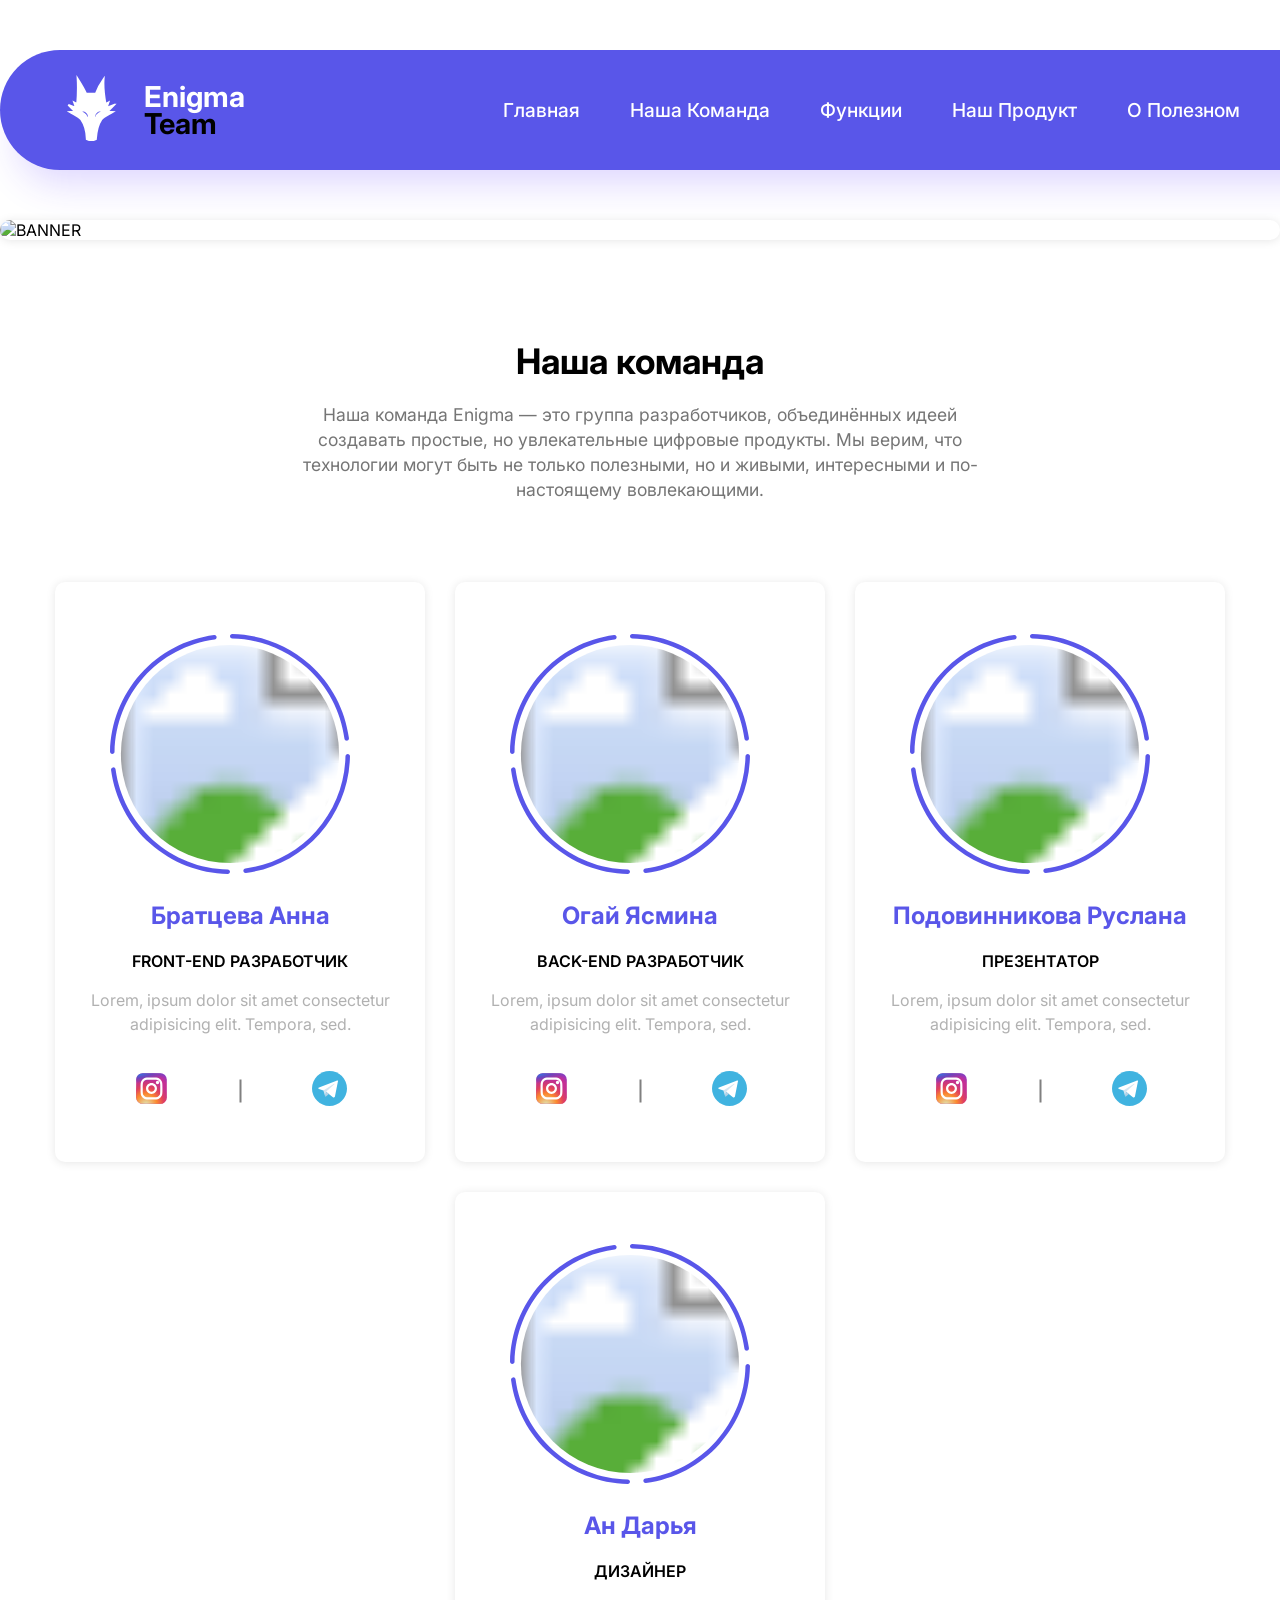
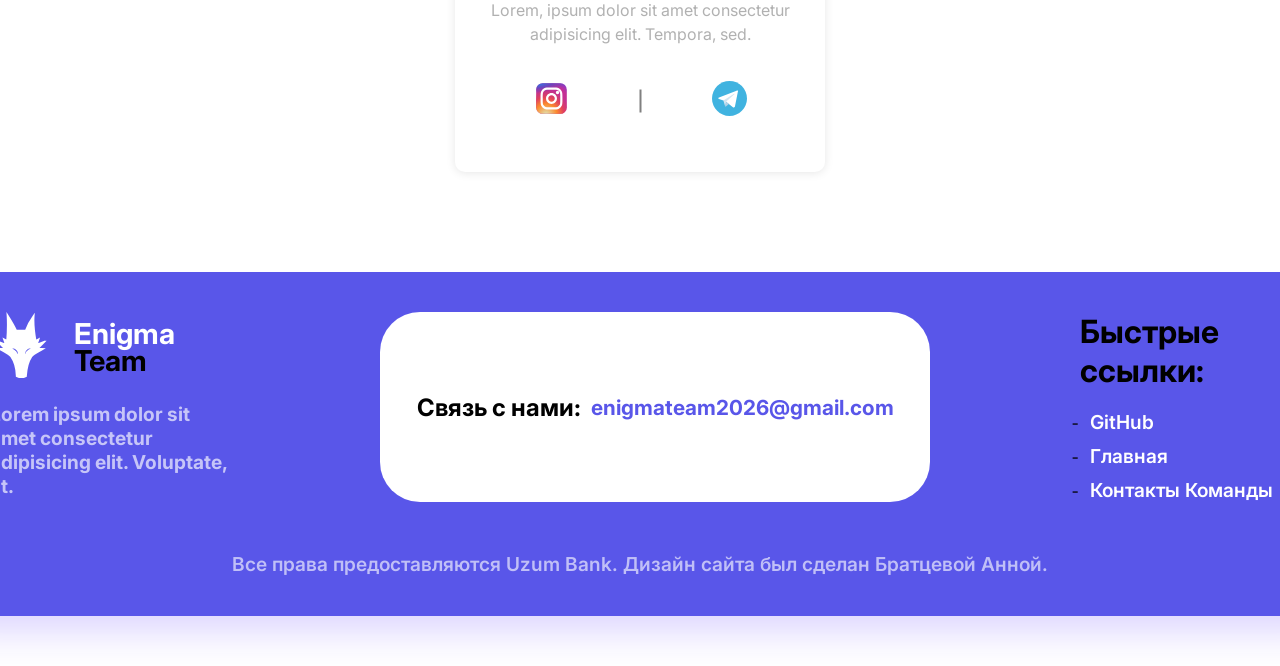
==== index.html @ cd7425f0 "Первый вариант сайта" ====
<!DOCTYPE html>
<html lang="en">
<head>
    <meta charset="UTF-8">
    <meta name="viewport" content="width=device-width, initial-scale=1.0">
    <title>FINIK PROJECT</title> 
    <link rel="stylesheet" href="./styles/index.css">

    <meta name="referrer" content="strict-origin-when-cross-origin">

    <!-- add later -->
     <link rel="canonical" href=""> 
    <meta name="description" content="Finik is a useful companion with a large scale of functions, ready to serve you at any time!">
    <meta name="author" content="Enigma">
    <meta name="keywords" content="Tamagochi, Design, Project, GitHub, Uzum, UzumBank, bank, Pet, TamagochiPet, bonus, Finik, Card Bonus, Money, Money Bank, Credit">
    <meta name="color-scheme" content="white">


    <link rel="icon" href="./images/fox-16x16.svg" sizes="16x16">
    <link rel="icon" href="./images/fox-32x32.svg" sizes="32x32">
    <link rel="icon" href="./images/fox-64x64.svg" sizes="64x64">
    <link rel="icon" href="./images/fox-128x128.svg" sizes="128x128">
    <link rel="icon" href="./images/fox-256x256.svg" sizes="256x256">

    <link rel="apple-touch-icon" href="./images/fox-256x256.svg" sizes="256x256">

    <!-- PWa -->
    <meta name="apple-mobile-app-capable" content="yes">
    <meta name="apple-mobile-app-title" content="FINIK">
    <meta name="apple-mobile-app-status-bar-style" content="white">

    <!-- Open Graph -->
    <meta property="og:locale" content="en_US">
    <meta property="og:type" content="website">
    <meta property="og:title" content="FINIK">
    <meta property="og:description" content="Finik is a useful companion with a large scale of functions, ready to serve you at any time!">
    <!-- add later -->
    <meta property="og:url" content="">
    <meta property="og:image" content="./images/fox-cover-for-mobile.png">
    <meta property="og:image:width" content="512">
    <meta property="og:image:height" content="512">
    <meta property="og:image:alt" content="Cover"> 

    <!-- Twitter -->

    <meta name="twitter:card" content="summary_large_image">
    <meta name="twitter:title" content="FINIK">
    <meta name="twitter:description" content="Finik is a useful companion with a large scale of functions, ready to serve you at any time!">
    <meta name="twitter:image" content="./images/fox-cover-for-mobile.png">
    <!-- add later -->
    <meta name="twitter:site" content="">
    <meta name="twitter:creator" content="Enigma">
</head>
<body>

    <header class="header">
        <div class="header__logo">
            <svg fill="#ffffff" width="70px" height="70px" viewBox="0 0 32 32" version="1.1" xmlns="http://www.w3.org/2000/svg" stroke="#ffffff"><g id="SVGRepo_bgCarrier" stroke-width="0"></g><g id="SVGRepo_tracerCarrier" stroke-linecap="round" stroke-linejoin="round"></g><g id="SVGRepo_iconCarrier"> <title>fox</title> <path d="M26.924 13.444l-3.826 1.507 0.896-2.595-1.388 0.725c-0.73-4.117-1.268-8.233-0.974-12.35-1.522 2.065-2.844 4.604-3.782 7.167h-4.912c-1.155-2.691-2.657-5.043-4.155-7.401 0.262 4.424 0.106 8.559-0.227 12.629l-1.475-0.77 0.896 2.595-3.826-1.507 3.308 3.375-2.574 0.174c1.906 1.221 4.277 2.022 5.66 3.717 1.734 2.475 2.7 4.968 2.792 9.708 1.42 0.664 3.187 0.628 4.467 0 0.303-4.853 0.935-7.039 2.661-9.626 1.373-1.752 3.789-2.559 5.726-3.799l-2.574-0.174 3.308-3.375zM13.464 21.633c0.173-2.525-0.945-3.986-3.239-4.524 1.025-1.191 2.165-1.051 3.296 0.123v0c1.124 1.168 0.918 2.974-0.057 4.4zM17.678 21.633c-0.918-1.426-1.051-3.232 0.12-4.4l0-0c1.123-1.12 2.217-1.298 3.163-0.28l-0.043 0.202c-2.195 0.572-3.309 2.021-3.24 4.479z"></path> </g></svg>

            <h1 class="header__text">Enigma <span class="header__span">Team</span> </h1>
        </div>

        <nav class="header__nav">
            <li class="header__li-element"><a href="#team" class="header__link">Главная</a></li>
            <li class="header__li-element"><a href="#team" class="header__link">Наша Команда</a></li>
            <li class="header__li-element"><a href="#benefits" class="header__link">Функции</a></li>
            <li class="header__li-element"><a href="#services" class="header__link">Наш Продукт</a></li>
            <li class="header__li-element"><a href="#portfolio" class="header__link">О Полезном</a></li>
            <li class="header__li-element"><a href="#FAQ" class="header__link">Контакты</a></li>
        </nav>
    </header>


    <main class="main">

        <section  class="hero-block">
           
        </section>

        <section class="banner">
            <img src="https://i.postimg.cc/SKQ609gx/Finik.png" alt="BANNER" class="banner__img">
        </section>

        <section class="our-team" id="team">
            <div class="black-text">
                <div class="black-text__inner">
                    <h1 class="black-text__title">Наша команда</h1>

                    <p class="black-text__subtitle">Наша команда Enigma — это группа разработчиков, объединённых идеей создавать простые, но увлекательные цифровые продукты. Мы верим, что технологии могут быть не только полезными, но и живыми, интересными и по-настоящему вовлекающими.</p>
                </div>
            </div>

            <div class="our-team__cards">
                <div class="our-team__card-cont">
                    <div class="our-team__card">
                        <div class="our-team__photo">
                        
                            <svg width="240" height="240" viewBox="0 0 220 220" fill="none" xmlns="http://www.w3.org/2000/svg" class="our-team__frame"> 

                                <defs>
                                <clipPath id="avatarClip">
                                <circle cx="110" cy="110" r="100" />
                                </clipPath>
                                </defs>
                                <image 
                                href="https://i.postimg.cc/dtY0fBx7/anya.jpg"
                                x="0" 
                                y="0" 
                                width="220" 
                                height="220"
                                clip-path="url(#avatarClip)"
                                preserveAspectRatio="xMidYMid slice"
                                />
                                <mask id="path-1-inside-1_64_19" fill="white"> <path d="M217.929 110C219.073 110 220.002 110.928 219.981 112.072C219.486 138.34 209.603 163.591 192.082 183.23C174.561 202.868 150.597 215.557 124.555 219.033C123.421 219.184 122.393 218.366 122.263 217.23C122.133 216.093 122.95 215.069 124.084 214.916C149.115 211.557 172.147 199.352 188.991 180.472C205.834 161.592 215.343 137.322 215.837 112.072C215.86 110.928 216.785 110 217.929 110Z" /> </mask> <path d="M217.929 110C219.073 110 220.002 110.928 219.981 112.072C219.486 138.34 209.603 163.591 192.082 183.23C174.561 202.868 150.597 215.557 124.555 219.033C123.421 219.184 122.393 218.366 122.263 217.23C122.133 216.093 122.95 215.069 124.084 214.916C149.115 211.557 172.147 199.352 188.991 180.472C205.834 161.592 215.343 137.322 215.837 112.072C215.86 110.928 216.785 110 217.929 110Z" stroke="#5956E9" stroke-width="8" mask="url(#path-1-inside-1_64_19)" /> <mask id="path-2-inside-2_64_19" fill="white"> <path d="M110 2.07128C110 0.927348 110.928 -0.00203427 112.072 0.0194806C138.34 0.513849 163.591 10.3974 183.23 27.9182C202.868 45.4389 215.557 69.4035 219.033 95.4454C219.184 96.5792 218.366 97.6067 217.23 97.7367C216.093 97.8667 215.069 97.05 214.916 95.9162C211.557 70.885 199.352 47.853 180.472 31.0093C161.592 14.1657 137.322 4.65664 112.072 4.16282C110.928 4.14045 110 3.21522 110 2.07128Z" /> </mask> <path d="M110 2.07128C110 0.927348 110.928 -0.00203427 112.072 0.0194806C138.34 0.513849 163.591 10.3974 183.23 27.9182C202.868 45.4389 215.557 69.4035 219.033 95.4454C219.184 96.5792 218.366 97.6067 217.23 97.7367C216.093 97.8667 215.069 97.05 214.916 95.9162C211.557 70.885 199.352 47.853 180.472 31.0093C161.592 14.1657 137.322 4.65664 112.072 4.16282C110.928 4.14045 110 3.21522 110 2.07128Z" stroke="#5956E9" stroke-width="8" mask="url(#path-2-inside-2_64_19)" /> <mask id="path-3-inside-3_64_19" fill="white"> <path d="M2.07128 110C0.927343 110 -0.00203912 109.072 0.0194757 107.928C0.513843 81.6603 10.3974 56.4092 27.9182 36.7704C45.4389 17.1317 69.4035 4.44301 95.4453 0.967143C96.5792 0.815807 97.6067 1.63374 97.7367 2.77027C97.8666 3.90679 97.05 4.93147 95.9162 5.08364C70.8849 8.44337 47.853 20.6485 31.0093 39.5282C14.1657 58.408 4.65663 82.6776 4.16282 107.929C4.14045 109.072 3.21522 110 2.07128 110Z" /> </mask> <path d="M2.07128 110C0.927343 110 -0.00203912 109.072 0.0194757 107.928C0.513843 81.6603 10.3974 56.4092 27.9182 36.7704C45.4389 17.1317 69.4035 4.44301 95.4453 0.967143C96.5792 0.815807 97.6067 1.63374 97.7367 2.77027C97.8666 3.90679 97.05 4.93147 95.9162 5.08364C70.8849 8.44337 47.853 20.6485 31.0093 39.5282C14.1657 58.408 4.65663 82.6776 4.16282 107.929C4.14045 109.072 3.21522 110 2.07128 110Z" stroke="#5956E9" stroke-width="8" mask="url(#path-3-inside-3_64_19)" /> <mask id="path-4-inside-4_64_19" fill="white"> <path d="M110 217.929C110 219.073 109.072 220.002 107.928 219.981C81.6602 219.486 56.4091 209.603 36.7704 192.082C17.1316 174.561 4.44299 150.596 0.967127 124.555C0.815791 123.421 1.63372 122.393 2.77026 122.263C3.90678 122.133 4.93145 122.95 5.08363 124.084C8.44335 149.115 20.6485 172.147 39.5282 188.991C58.4079 205.834 82.6776 215.343 107.928 215.837C109.072 215.86 110 216.785 110 217.929Z" /> </mask> <path d="M110 217.929C110 219.073 109.072 220.002 107.928 219.981C81.6602 219.486 56.4091 209.603 36.7704 192.082C17.1316 174.561 4.44299 150.596 0.967127 124.555C0.815791 123.421 1.63372 122.393 2.77026 122.263C3.90678 122.133 4.93145 122.95 5.08363 124.084C8.44335 149.115 20.6485 172.147 39.5282 188.991C58.4079 205.834 82.6776 215.343 107.928 215.837C109.072 215.86 110 216.785 110 217.929Z" stroke="#5956E9" stroke-width="8" mask="url(#path-4-inside-4_64_19)" /> </svg> </svg>

                            
                            


                            

                            <!-- https://i.postimg.cc/bJfXv6bT/dasha.jpg -->
                             <!-- https://i.postimg.cc/8PP2sfFL/yasmina.jpg -->
                              <!-- https://i.postimg.cc/0Nm3hp3w/ruslana.jpg -->
                        </div>

                        <div class="our-team__text">
                            <div class="our-team__names">
                                <h1 class="our-team__title">Братцева Анна</h1>
                                <h1 class="our-team__subtitle">Front-end Разработчик</h1>
                            </div>

                            <p class="our-team__speech">Lorem, ipsum dolor sit amet consectetur adipisicing elit. Tempora, sed.</p>

                            <div class="our-team__links">
                                <a href="" class="our__team__insta"><svg width="35px" height="35px" viewBox="0 0 32 32" fill="none" xmlns="http://www.w3.org/2000/svg"><g id="SVGRepo_bgCarrier" stroke-width="0"></g><g id="SVGRepo_tracerCarrier" stroke-linecap="round" stroke-linejoin="round"></g><g id="SVGRepo_iconCarrier"> <rect x="2" y="2" width="28" height="28" rx="6" fill="url(#paint0_radial_87_7153)"></rect> <rect x="2" y="2" width="28" height="28" rx="6" fill="url(#paint1_radial_87_7153)"></rect> <rect x="2" y="2" width="28" height="28" rx="6" fill="url(#paint2_radial_87_7153)"></rect> <path d="M23 10.5C23 11.3284 22.3284 12 21.5 12C20.6716 12 20 11.3284 20 10.5C20 9.67157 20.6716 9 21.5 9C22.3284 9 23 9.67157 23 10.5Z" fill="white"></path> <path fill-rule="evenodd" clip-rule="evenodd" d="M16 21C18.7614 21 21 18.7614 21 16C21 13.2386 18.7614 11 16 11C13.2386 11 11 13.2386 11 16C11 18.7614 13.2386 21 16 21ZM16 19C17.6569 19 19 17.6569 19 16C19 14.3431 17.6569 13 16 13C14.3431 13 13 14.3431 13 16C13 17.6569 14.3431 19 16 19Z" fill="white"></path> <path fill-rule="evenodd" clip-rule="evenodd" d="M6 15.6C6 12.2397 6 10.5595 6.65396 9.27606C7.2292 8.14708 8.14708 7.2292 9.27606 6.65396C10.5595 6 12.2397 6 15.6 6H16.4C19.7603 6 21.4405 6 22.7239 6.65396C23.8529 7.2292 24.7708 8.14708 25.346 9.27606C26 10.5595 26 12.2397 26 15.6V16.4C26 19.7603 26 21.4405 25.346 22.7239C24.7708 23.8529 23.8529 24.7708 22.7239 25.346C21.4405 26 19.7603 26 16.4 26H15.6C12.2397 26 10.5595 26 9.27606 25.346C8.14708 24.7708 7.2292 23.8529 6.65396 22.7239C6 21.4405 6 19.7603 6 16.4V15.6ZM15.6 8H16.4C18.1132 8 19.2777 8.00156 20.1779 8.0751C21.0548 8.14674 21.5032 8.27659 21.816 8.43597C22.5686 8.81947 23.1805 9.43139 23.564 10.184C23.7234 10.4968 23.8533 10.9452 23.9249 11.8221C23.9984 12.7223 24 13.8868 24 15.6V16.4C24 18.1132 23.9984 19.2777 23.9249 20.1779C23.8533 21.0548 23.7234 21.5032 23.564 21.816C23.1805 22.5686 22.5686 23.1805 21.816 23.564C21.5032 23.7234 21.0548 23.8533 20.1779 23.9249C19.2777 23.9984 18.1132 24 16.4 24H15.6C13.8868 24 12.7223 23.9984 11.8221 23.9249C10.9452 23.8533 10.4968 23.7234 10.184 23.564C9.43139 23.1805 8.81947 22.5686 8.43597 21.816C8.27659 21.5032 8.14674 21.0548 8.0751 20.1779C8.00156 19.2777 8 18.1132 8 16.4V15.6C8 13.8868 8.00156 12.7223 8.0751 11.8221C8.14674 10.9452 8.27659 10.4968 8.43597 10.184C8.81947 9.43139 9.43139 8.81947 10.184 8.43597C10.4968 8.27659 10.9452 8.14674 11.8221 8.0751C12.7223 8.00156 13.8868 8 15.6 8Z" fill="white"></path> <defs> <radialGradient id="paint0_radial_87_7153" cx="0" cy="0" r="1" gradientUnits="userSpaceOnUse" gradientTransform="translate(12 23) rotate(-55.3758) scale(25.5196)"> <stop stop-color="#B13589"></stop> <stop offset="0.79309" stop-color="#C62F94"></stop> <stop offset="1" stop-color="#8A3AC8"></stop> </radialGradient> <radialGradient id="paint1_radial_87_7153" cx="0" cy="0" r="1" gradientUnits="userSpaceOnUse" gradientTransform="translate(11 31) rotate(-65.1363) scale(22.5942)"> <stop stop-color="#E0E8B7"></stop> <stop offset="0.444662" stop-color="#FB8A2E"></stop> <stop offset="0.71474" stop-color="#E2425C"></stop> <stop offset="1" stop-color="#E2425C" stop-opacity="0"></stop> </radialGradient> <radialGradient id="paint2_radial_87_7153" cx="0" cy="0" r="1" gradientUnits="userSpaceOnUse" gradientTransform="translate(0.500002 3) rotate(-8.1301) scale(38.8909 8.31836)"> <stop offset="0.156701" stop-color="#406ADC"></stop> <stop offset="0.467799" stop-color="#6A45BE"></stop> <stop offset="1" stop-color="#6A45BE" stop-opacity="0"></stop> </radialGradient> </defs> </g></svg></a>

                                <div class="our-team__line"></div>

                                <a href="" class="our-team_telegram"><svg width="35px" height="35px" viewBox="0 0 256 256" version="1.1" xmlns="http://www.w3.org/2000/svg" xmlns:xlink="http://www.w3.org/1999/xlink" preserveAspectRatio="xMidYMid" fill="#000000"><g id="SVGRepo_bgCarrier" stroke-width="0"></g><g id="SVGRepo_tracerCarrier" stroke-linecap="round" stroke-linejoin="round"></g><g id="SVGRepo_iconCarrier"> <g> <path d="M128,0 C57.307,0 0,57.307 0,128 L0,128 C0,198.693 57.307,256 128,256 L128,256 C198.693,256 256,198.693 256,128 L256,128 C256,57.307 198.693,0 128,0 L128,0 Z" fill="#40B3E0"> </path> <path d="M190.2826,73.6308 L167.4206,188.8978 C167.4206,188.8978 164.2236,196.8918 155.4306,193.0548 L102.6726,152.6068 L83.4886,143.3348 L51.1946,132.4628 C51.1946,132.4628 46.2386,130.7048 45.7586,126.8678 C45.2796,123.0308 51.3546,120.9528 51.3546,120.9528 L179.7306,70.5928 C179.7306,70.5928 190.2826,65.9568 190.2826,73.6308" fill="#FFFFFF"> </path> <path d="M98.6178,187.6035 C98.6178,187.6035 97.0778,187.4595 95.1588,181.3835 C93.2408,175.3085 83.4888,143.3345 83.4888,143.3345 L161.0258,94.0945 C161.0258,94.0945 165.5028,91.3765 165.3428,94.0945 C165.3428,94.0945 166.1418,94.5735 163.7438,96.8115 C161.3458,99.0505 102.8328,151.6475 102.8328,151.6475" fill="#D2E5F1"> </path> <path d="M122.9015,168.1154 L102.0335,187.1414 C102.0335,187.1414 100.4025,188.3794 98.6175,187.6034 L102.6135,152.2624" fill="#B5CFE4"> </path> </g> </g></svg></a>
                                
                            </div>
                        </div>

                    </div>

                    <div class="our-team__card">
                        <div class="our-team__photo">
                        
                            <svg width="240" height="240" viewBox="0 0 220 220" fill="none" xmlns="http://www.w3.org/2000/svg" class="our-team__frame"> 

                                <defs>
                                <clipPath id="avatarClip">
                                <circle cx="110" cy="110" r="100" />
                                </clipPath>
                                </defs>
                                <image 
                                href="https://i.postimg.cc/8PP2sfFL/yasmina.jpg"
                                x="0" 
                                y="0" 
                                width="220" 
                                height="220"
                                clip-path="url(#avatarClip)"
                                preserveAspectRatio="xMidYMid slice"
                                />
                                <mask id="path-1-inside-1_64_19" fill="white"> <path d="M217.929 110C219.073 110 220.002 110.928 219.981 112.072C219.486 138.34 209.603 163.591 192.082 183.23C174.561 202.868 150.597 215.557 124.555 219.033C123.421 219.184 122.393 218.366 122.263 217.23C122.133 216.093 122.95 215.069 124.084 214.916C149.115 211.557 172.147 199.352 188.991 180.472C205.834 161.592 215.343 137.322 215.837 112.072C215.86 110.928 216.785 110 217.929 110Z" /> </mask> <path d="M217.929 110C219.073 110 220.002 110.928 219.981 112.072C219.486 138.34 209.603 163.591 192.082 183.23C174.561 202.868 150.597 215.557 124.555 219.033C123.421 219.184 122.393 218.366 122.263 217.23C122.133 216.093 122.95 215.069 124.084 214.916C149.115 211.557 172.147 199.352 188.991 180.472C205.834 161.592 215.343 137.322 215.837 112.072C215.86 110.928 216.785 110 217.929 110Z" stroke="#5956E9" stroke-width="8" mask="url(#path-1-inside-1_64_19)" /> <mask id="path-2-inside-2_64_19" fill="white"> <path d="M110 2.07128C110 0.927348 110.928 -0.00203427 112.072 0.0194806C138.34 0.513849 163.591 10.3974 183.23 27.9182C202.868 45.4389 215.557 69.4035 219.033 95.4454C219.184 96.5792 218.366 97.6067 217.23 97.7367C216.093 97.8667 215.069 97.05 214.916 95.9162C211.557 70.885 199.352 47.853 180.472 31.0093C161.592 14.1657 137.322 4.65664 112.072 4.16282C110.928 4.14045 110 3.21522 110 2.07128Z" /> </mask> <path d="M110 2.07128C110 0.927348 110.928 -0.00203427 112.072 0.0194806C138.34 0.513849 163.591 10.3974 183.23 27.9182C202.868 45.4389 215.557 69.4035 219.033 95.4454C219.184 96.5792 218.366 97.6067 217.23 97.7367C216.093 97.8667 215.069 97.05 214.916 95.9162C211.557 70.885 199.352 47.853 180.472 31.0093C161.592 14.1657 137.322 4.65664 112.072 4.16282C110.928 4.14045 110 3.21522 110 2.07128Z" stroke="#5956E9" stroke-width="8" mask="url(#path-2-inside-2_64_19)" /> <mask id="path-3-inside-3_64_19" fill="white"> <path d="M2.07128 110C0.927343 110 -0.00203912 109.072 0.0194757 107.928C0.513843 81.6603 10.3974 56.4092 27.9182 36.7704C45.4389 17.1317 69.4035 4.44301 95.4453 0.967143C96.5792 0.815807 97.6067 1.63374 97.7367 2.77027C97.8666 3.90679 97.05 4.93147 95.9162 5.08364C70.8849 8.44337 47.853 20.6485 31.0093 39.5282C14.1657 58.408 4.65663 82.6776 4.16282 107.929C4.14045 109.072 3.21522 110 2.07128 110Z" /> </mask> <path d="M2.07128 110C0.927343 110 -0.00203912 109.072 0.0194757 107.928C0.513843 81.6603 10.3974 56.4092 27.9182 36.7704C45.4389 17.1317 69.4035 4.44301 95.4453 0.967143C96.5792 0.815807 97.6067 1.63374 97.7367 2.77027C97.8666 3.90679 97.05 4.93147 95.9162 5.08364C70.8849 8.44337 47.853 20.6485 31.0093 39.5282C14.1657 58.408 4.65663 82.6776 4.16282 107.929C4.14045 109.072 3.21522 110 2.07128 110Z" stroke="#5956E9" stroke-width="8" mask="url(#path-3-inside-3_64_19)" /> <mask id="path-4-inside-4_64_19" fill="white"> <path d="M110 217.929C110 219.073 109.072 220.002 107.928 219.981C81.6602 219.486 56.4091 209.603 36.7704 192.082C17.1316 174.561 4.44299 150.596 0.967127 124.555C0.815791 123.421 1.63372 122.393 2.77026 122.263C3.90678 122.133 4.93145 122.95 5.08363 124.084C8.44335 149.115 20.6485 172.147 39.5282 188.991C58.4079 205.834 82.6776 215.343 107.928 215.837C109.072 215.86 110 216.785 110 217.929Z" /> </mask> <path d="M110 217.929C110 219.073 109.072 220.002 107.928 219.981C81.6602 219.486 56.4091 209.603 36.7704 192.082C17.1316 174.561 4.44299 150.596 0.967127 124.555C0.815791 123.421 1.63372 122.393 2.77026 122.263C3.90678 122.133 4.93145 122.95 5.08363 124.084C8.44335 149.115 20.6485 172.147 39.5282 188.991C58.4079 205.834 82.6776 215.343 107.928 215.837C109.072 215.86 110 216.785 110 217.929Z" stroke="#5956E9" stroke-width="8" mask="url(#path-4-inside-4_64_19)" /> </svg> </svg>

                            
                            


                            

                            <!-- https://i.postimg.cc/bJfXv6bT/dasha.jpg -->
                             <!-- https://i.postimg.cc/8PP2sfFL/yasmina.jpg -->
                              <!-- https://i.postimg.cc/0Nm3hp3w/ruslana.jpg -->
                        </div>

                        <div class="our-team__text">
                            <div class="our-team__names">
                                <h1 class="our-team__title">Огай Ясмина</h1>
                                <h1 class="our-team__subtitle">Back-end Разработчик</h1>
                            </div>

                            <p class="our-team__speech">Lorem, ipsum dolor sit amet consectetur adipisicing elit. Tempora, sed.</p>

                            <div class="our-team__links">
                                <a href="" class="our__team__insta"><svg width="35px" height="35px" viewBox="0 0 32 32" fill="none" xmlns="http://www.w3.org/2000/svg"><g id="SVGRepo_bgCarrier" stroke-width="0"></g><g id="SVGRepo_tracerCarrier" stroke-linecap="round" stroke-linejoin="round"></g><g id="SVGRepo_iconCarrier"> <rect x="2" y="2" width="28" height="28" rx="6" fill="url(#paint0_radial_87_7153)"></rect> <rect x="2" y="2" width="28" height="28" rx="6" fill="url(#paint1_radial_87_7153)"></rect> <rect x="2" y="2" width="28" height="28" rx="6" fill="url(#paint2_radial_87_7153)"></rect> <path d="M23 10.5C23 11.3284 22.3284 12 21.5 12C20.6716 12 20 11.3284 20 10.5C20 9.67157 20.6716 9 21.5 9C22.3284 9 23 9.67157 23 10.5Z" fill="white"></path> <path fill-rule="evenodd" clip-rule="evenodd" d="M16 21C18.7614 21 21 18.7614 21 16C21 13.2386 18.7614 11 16 11C13.2386 11 11 13.2386 11 16C11 18.7614 13.2386 21 16 21ZM16 19C17.6569 19 19 17.6569 19 16C19 14.3431 17.6569 13 16 13C14.3431 13 13 14.3431 13 16C13 17.6569 14.3431 19 16 19Z" fill="white"></path> <path fill-rule="evenodd" clip-rule="evenodd" d="M6 15.6C6 12.2397 6 10.5595 6.65396 9.27606C7.2292 8.14708 8.14708 7.2292 9.27606 6.65396C10.5595 6 12.2397 6 15.6 6H16.4C19.7603 6 21.4405 6 22.7239 6.65396C23.8529 7.2292 24.7708 8.14708 25.346 9.27606C26 10.5595 26 12.2397 26 15.6V16.4C26 19.7603 26 21.4405 25.346 22.7239C24.7708 23.8529 23.8529 24.7708 22.7239 25.346C21.4405 26 19.7603 26 16.4 26H15.6C12.2397 26 10.5595 26 9.27606 25.346C8.14708 24.7708 7.2292 23.8529 6.65396 22.7239C6 21.4405 6 19.7603 6 16.4V15.6ZM15.6 8H16.4C18.1132 8 19.2777 8.00156 20.1779 8.0751C21.0548 8.14674 21.5032 8.27659 21.816 8.43597C22.5686 8.81947 23.1805 9.43139 23.564 10.184C23.7234 10.4968 23.8533 10.9452 23.9249 11.8221C23.9984 12.7223 24 13.8868 24 15.6V16.4C24 18.1132 23.9984 19.2777 23.9249 20.1779C23.8533 21.0548 23.7234 21.5032 23.564 21.816C23.1805 22.5686 22.5686 23.1805 21.816 23.564C21.5032 23.7234 21.0548 23.8533 20.1779 23.9249C19.2777 23.9984 18.1132 24 16.4 24H15.6C13.8868 24 12.7223 23.9984 11.8221 23.9249C10.9452 23.8533 10.4968 23.7234 10.184 23.564C9.43139 23.1805 8.81947 22.5686 8.43597 21.816C8.27659 21.5032 8.14674 21.0548 8.0751 20.1779C8.00156 19.2777 8 18.1132 8 16.4V15.6C8 13.8868 8.00156 12.7223 8.0751 11.8221C8.14674 10.9452 8.27659 10.4968 8.43597 10.184C8.81947 9.43139 9.43139 8.81947 10.184 8.43597C10.4968 8.27659 10.9452 8.14674 11.8221 8.0751C12.7223 8.00156 13.8868 8 15.6 8Z" fill="white"></path> <defs> <radialGradient id="paint0_radial_87_7153" cx="0" cy="0" r="1" gradientUnits="userSpaceOnUse" gradientTransform="translate(12 23) rotate(-55.3758) scale(25.5196)"> <stop stop-color="#B13589"></stop> <stop offset="0.79309" stop-color="#C62F94"></stop> <stop offset="1" stop-color="#8A3AC8"></stop> </radialGradient> <radialGradient id="paint1_radial_87_7153" cx="0" cy="0" r="1" gradientUnits="userSpaceOnUse" gradientTransform="translate(11 31) rotate(-65.1363) scale(22.5942)"> <stop stop-color="#E0E8B7"></stop> <stop offset="0.444662" stop-color="#FB8A2E"></stop> <stop offset="0.71474" stop-color="#E2425C"></stop> <stop offset="1" stop-color="#E2425C" stop-opacity="0"></stop> </radialGradient> <radialGradient id="paint2_radial_87_7153" cx="0" cy="0" r="1" gradientUnits="userSpaceOnUse" gradientTransform="translate(0.500002 3) rotate(-8.1301) scale(38.8909 8.31836)"> <stop offset="0.156701" stop-color="#406ADC"></stop> <stop offset="0.467799" stop-color="#6A45BE"></stop> <stop offset="1" stop-color="#6A45BE" stop-opacity="0"></stop> </radialGradient> </defs> </g></svg></a>

                                <div class="our-team__line"></div>

                                <a href="" class="our-team_telegram"><svg width="35px" height="35px" viewBox="0 0 256 256" version="1.1" xmlns="http://www.w3.org/2000/svg" xmlns:xlink="http://www.w3.org/1999/xlink" preserveAspectRatio="xMidYMid" fill="#000000"><g id="SVGRepo_bgCarrier" stroke-width="0"></g><g id="SVGRepo_tracerCarrier" stroke-linecap="round" stroke-linejoin="round"></g><g id="SVGRepo_iconCarrier"> <g> <path d="M128,0 C57.307,0 0,57.307 0,128 L0,128 C0,198.693 57.307,256 128,256 L128,256 C198.693,256 256,198.693 256,128 L256,128 C256,57.307 198.693,0 128,0 L128,0 Z" fill="#40B3E0"> </path> <path d="M190.2826,73.6308 L167.4206,188.8978 C167.4206,188.8978 164.2236,196.8918 155.4306,193.0548 L102.6726,152.6068 L83.4886,143.3348 L51.1946,132.4628 C51.1946,132.4628 46.2386,130.7048 45.7586,126.8678 C45.2796,123.0308 51.3546,120.9528 51.3546,120.9528 L179.7306,70.5928 C179.7306,70.5928 190.2826,65.9568 190.2826,73.6308" fill="#FFFFFF"> </path> <path d="M98.6178,187.6035 C98.6178,187.6035 97.0778,187.4595 95.1588,181.3835 C93.2408,175.3085 83.4888,143.3345 83.4888,143.3345 L161.0258,94.0945 C161.0258,94.0945 165.5028,91.3765 165.3428,94.0945 C165.3428,94.0945 166.1418,94.5735 163.7438,96.8115 C161.3458,99.0505 102.8328,151.6475 102.8328,151.6475" fill="#D2E5F1"> </path> <path d="M122.9015,168.1154 L102.0335,187.1414 C102.0335,187.1414 100.4025,188.3794 98.6175,187.6034 L102.6135,152.2624" fill="#B5CFE4"> </path> </g> </g></svg></a>
                                
                            </div>
                        </div>

                    </div>

                    <div class="our-team__card">
                        <div class="our-team__photo">
                        
                            <svg width="240" height="240" viewBox="0 0 220 220" fill="none" xmlns="http://www.w3.org/2000/svg" class="our-team__frame"> 

                                <defs>
                                <clipPath id="avatarClip">
                                <circle cx="110" cy="110" r="100" />
                                </clipPath>
                                </defs>
                                <image 
                                href="https://i.postimg.cc/0Nm3hp3w/ruslana.jpg"
                                x="0" 
                                y="0" 
                                width="220" 
                                height="220"
                                clip-path="url(#avatarClip)"
                                preserveAspectRatio="xMidYMid slice"
                                />
                                <mask id="path-1-inside-1_64_19" fill="white"> <path d="M217.929 110C219.073 110 220.002 110.928 219.981 112.072C219.486 138.34 209.603 163.591 192.082 183.23C174.561 202.868 150.597 215.557 124.555 219.033C123.421 219.184 122.393 218.366 122.263 217.23C122.133 216.093 122.95 215.069 124.084 214.916C149.115 211.557 172.147 199.352 188.991 180.472C205.834 161.592 215.343 137.322 215.837 112.072C215.86 110.928 216.785 110 217.929 110Z" /> </mask> <path d="M217.929 110C219.073 110 220.002 110.928 219.981 112.072C219.486 138.34 209.603 163.591 192.082 183.23C174.561 202.868 150.597 215.557 124.555 219.033C123.421 219.184 122.393 218.366 122.263 217.23C122.133 216.093 122.95 215.069 124.084 214.916C149.115 211.557 172.147 199.352 188.991 180.472C205.834 161.592 215.343 137.322 215.837 112.072C215.86 110.928 216.785 110 217.929 110Z" stroke="#5956E9" stroke-width="8" mask="url(#path-1-inside-1_64_19)" /> <mask id="path-2-inside-2_64_19" fill="white"> <path d="M110 2.07128C110 0.927348 110.928 -0.00203427 112.072 0.0194806C138.34 0.513849 163.591 10.3974 183.23 27.9182C202.868 45.4389 215.557 69.4035 219.033 95.4454C219.184 96.5792 218.366 97.6067 217.23 97.7367C216.093 97.8667 215.069 97.05 214.916 95.9162C211.557 70.885 199.352 47.853 180.472 31.0093C161.592 14.1657 137.322 4.65664 112.072 4.16282C110.928 4.14045 110 3.21522 110 2.07128Z" /> </mask> <path d="M110 2.07128C110 0.927348 110.928 -0.00203427 112.072 0.0194806C138.34 0.513849 163.591 10.3974 183.23 27.9182C202.868 45.4389 215.557 69.4035 219.033 95.4454C219.184 96.5792 218.366 97.6067 217.23 97.7367C216.093 97.8667 215.069 97.05 214.916 95.9162C211.557 70.885 199.352 47.853 180.472 31.0093C161.592 14.1657 137.322 4.65664 112.072 4.16282C110.928 4.14045 110 3.21522 110 2.07128Z" stroke="#5956E9" stroke-width="8" mask="url(#path-2-inside-2_64_19)" /> <mask id="path-3-inside-3_64_19" fill="white"> <path d="M2.07128 110C0.927343 110 -0.00203912 109.072 0.0194757 107.928C0.513843 81.6603 10.3974 56.4092 27.9182 36.7704C45.4389 17.1317 69.4035 4.44301 95.4453 0.967143C96.5792 0.815807 97.6067 1.63374 97.7367 2.77027C97.8666 3.90679 97.05 4.93147 95.9162 5.08364C70.8849 8.44337 47.853 20.6485 31.0093 39.5282C14.1657 58.408 4.65663 82.6776 4.16282 107.929C4.14045 109.072 3.21522 110 2.07128 110Z" /> </mask> <path d="M2.07128 110C0.927343 110 -0.00203912 109.072 0.0194757 107.928C0.513843 81.6603 10.3974 56.4092 27.9182 36.7704C45.4389 17.1317 69.4035 4.44301 95.4453 0.967143C96.5792 0.815807 97.6067 1.63374 97.7367 2.77027C97.8666 3.90679 97.05 4.93147 95.9162 5.08364C70.8849 8.44337 47.853 20.6485 31.0093 39.5282C14.1657 58.408 4.65663 82.6776 4.16282 107.929C4.14045 109.072 3.21522 110 2.07128 110Z" stroke="#5956E9" stroke-width="8" mask="url(#path-3-inside-3_64_19)" /> <mask id="path-4-inside-4_64_19" fill="white"> <path d="M110 217.929C110 219.073 109.072 220.002 107.928 219.981C81.6602 219.486 56.4091 209.603 36.7704 192.082C17.1316 174.561 4.44299 150.596 0.967127 124.555C0.815791 123.421 1.63372 122.393 2.77026 122.263C3.90678 122.133 4.93145 122.95 5.08363 124.084C8.44335 149.115 20.6485 172.147 39.5282 188.991C58.4079 205.834 82.6776 215.343 107.928 215.837C109.072 215.86 110 216.785 110 217.929Z" /> </mask> <path d="M110 217.929C110 219.073 109.072 220.002 107.928 219.981C81.6602 219.486 56.4091 209.603 36.7704 192.082C17.1316 174.561 4.44299 150.596 0.967127 124.555C0.815791 123.421 1.63372 122.393 2.77026 122.263C3.90678 122.133 4.93145 122.95 5.08363 124.084C8.44335 149.115 20.6485 172.147 39.5282 188.991C58.4079 205.834 82.6776 215.343 107.928 215.837C109.072 215.86 110 216.785 110 217.929Z" stroke="#5956E9" stroke-width="8" mask="url(#path-4-inside-4_64_19)" /> </svg> </svg>

                            
                            


                            

                            <!-- https://i.postimg.cc/bJfXv6bT/dasha.jpg -->
                             <!-- https://i.postimg.cc/8PP2sfFL/yasmina.jpg -->
                              
                        </div>

                        <div class="our-team__text">
                            <div class="our-team__names">
                                <h1 class="our-team__title">Подовинникова Руслана</h1>
                                <h1 class="our-team__subtitle">Презентатор</h1>
                            </div>

                            <p class="our-team__speech">Lorem, ipsum dolor sit amet consectetur adipisicing elit. Tempora, sed.</p>

                            <div class="our-team__links">
                                <a href="" class="our__team__insta"><svg width="35px" height="35px" viewBox="0 0 32 32" fill="none" xmlns="http://www.w3.org/2000/svg"><g id="SVGRepo_bgCarrier" stroke-width="0"></g><g id="SVGRepo_tracerCarrier" stroke-linecap="round" stroke-linejoin="round"></g><g id="SVGRepo_iconCarrier"> <rect x="2" y="2" width="28" height="28" rx="6" fill="url(#paint0_radial_87_7153)"></rect> <rect x="2" y="2" width="28" height="28" rx="6" fill="url(#paint1_radial_87_7153)"></rect> <rect x="2" y="2" width="28" height="28" rx="6" fill="url(#paint2_radial_87_7153)"></rect> <path d="M23 10.5C23 11.3284 22.3284 12 21.5 12C20.6716 12 20 11.3284 20 10.5C20 9.67157 20.6716 9 21.5 9C22.3284 9 23 9.67157 23 10.5Z" fill="white"></path> <path fill-rule="evenodd" clip-rule="evenodd" d="M16 21C18.7614 21 21 18.7614 21 16C21 13.2386 18.7614 11 16 11C13.2386 11 11 13.2386 11 16C11 18.7614 13.2386 21 16 21ZM16 19C17.6569 19 19 17.6569 19 16C19 14.3431 17.6569 13 16 13C14.3431 13 13 14.3431 13 16C13 17.6569 14.3431 19 16 19Z" fill="white"></path> <path fill-rule="evenodd" clip-rule="evenodd" d="M6 15.6C6 12.2397 6 10.5595 6.65396 9.27606C7.2292 8.14708 8.14708 7.2292 9.27606 6.65396C10.5595 6 12.2397 6 15.6 6H16.4C19.7603 6 21.4405 6 22.7239 6.65396C23.8529 7.2292 24.7708 8.14708 25.346 9.27606C26 10.5595 26 12.2397 26 15.6V16.4C26 19.7603 26 21.4405 25.346 22.7239C24.7708 23.8529 23.8529 24.7708 22.7239 25.346C21.4405 26 19.7603 26 16.4 26H15.6C12.2397 26 10.5595 26 9.27606 25.346C8.14708 24.7708 7.2292 23.8529 6.65396 22.7239C6 21.4405 6 19.7603 6 16.4V15.6ZM15.6 8H16.4C18.1132 8 19.2777 8.00156 20.1779 8.0751C21.0548 8.14674 21.5032 8.27659 21.816 8.43597C22.5686 8.81947 23.1805 9.43139 23.564 10.184C23.7234 10.4968 23.8533 10.9452 23.9249 11.8221C23.9984 12.7223 24 13.8868 24 15.6V16.4C24 18.1132 23.9984 19.2777 23.9249 20.1779C23.8533 21.0548 23.7234 21.5032 23.564 21.816C23.1805 22.5686 22.5686 23.1805 21.816 23.564C21.5032 23.7234 21.0548 23.8533 20.1779 23.9249C19.2777 23.9984 18.1132 24 16.4 24H15.6C13.8868 24 12.7223 23.9984 11.8221 23.9249C10.9452 23.8533 10.4968 23.7234 10.184 23.564C9.43139 23.1805 8.81947 22.5686 8.43597 21.816C8.27659 21.5032 8.14674 21.0548 8.0751 20.1779C8.00156 19.2777 8 18.1132 8 16.4V15.6C8 13.8868 8.00156 12.7223 8.0751 11.8221C8.14674 10.9452 8.27659 10.4968 8.43597 10.184C8.81947 9.43139 9.43139 8.81947 10.184 8.43597C10.4968 8.27659 10.9452 8.14674 11.8221 8.0751C12.7223 8.00156 13.8868 8 15.6 8Z" fill="white"></path> <defs> <radialGradient id="paint0_radial_87_7153" cx="0" cy="0" r="1" gradientUnits="userSpaceOnUse" gradientTransform="translate(12 23) rotate(-55.3758) scale(25.5196)"> <stop stop-color="#B13589"></stop> <stop offset="0.79309" stop-color="#C62F94"></stop> <stop offset="1" stop-color="#8A3AC8"></stop> </radialGradient> <radialGradient id="paint1_radial_87_7153" cx="0" cy="0" r="1" gradientUnits="userSpaceOnUse" gradientTransform="translate(11 31) rotate(-65.1363) scale(22.5942)"> <stop stop-color="#E0E8B7"></stop> <stop offset="0.444662" stop-color="#FB8A2E"></stop> <stop offset="0.71474" stop-color="#E2425C"></stop> <stop offset="1" stop-color="#E2425C" stop-opacity="0"></stop> </radialGradient> <radialGradient id="paint2_radial_87_7153" cx="0" cy="0" r="1" gradientUnits="userSpaceOnUse" gradientTransform="translate(0.500002 3) rotate(-8.1301) scale(38.8909 8.31836)"> <stop offset="0.156701" stop-color="#406ADC"></stop> <stop offset="0.467799" stop-color="#6A45BE"></stop> <stop offset="1" stop-color="#6A45BE" stop-opacity="0"></stop> </radialGradient> </defs> </g></svg></a>

                                <div class="our-team__line"></div>

                                <a href="" class="our-team_telegram"><svg width="35px" height="35px" viewBox="0 0 256 256" version="1.1" xmlns="http://www.w3.org/2000/svg" xmlns:xlink="http://www.w3.org/1999/xlink" preserveAspectRatio="xMidYMid" fill="#000000"><g id="SVGRepo_bgCarrier" stroke-width="0"></g><g id="SVGRepo_tracerCarrier" stroke-linecap="round" stroke-linejoin="round"></g><g id="SVGRepo_iconCarrier"> <g> <path d="M128,0 C57.307,0 0,57.307 0,128 L0,128 C0,198.693 57.307,256 128,256 L128,256 C198.693,256 256,198.693 256,128 L256,128 C256,57.307 198.693,0 128,0 L128,0 Z" fill="#40B3E0"> </path> <path d="M190.2826,73.6308 L167.4206,188.8978 C167.4206,188.8978 164.2236,196.8918 155.4306,193.0548 L102.6726,152.6068 L83.4886,143.3348 L51.1946,132.4628 C51.1946,132.4628 46.2386,130.7048 45.7586,126.8678 C45.2796,123.0308 51.3546,120.9528 51.3546,120.9528 L179.7306,70.5928 C179.7306,70.5928 190.2826,65.9568 190.2826,73.6308" fill="#FFFFFF"> </path> <path d="M98.6178,187.6035 C98.6178,187.6035 97.0778,187.4595 95.1588,181.3835 C93.2408,175.3085 83.4888,143.3345 83.4888,143.3345 L161.0258,94.0945 C161.0258,94.0945 165.5028,91.3765 165.3428,94.0945 C165.3428,94.0945 166.1418,94.5735 163.7438,96.8115 C161.3458,99.0505 102.8328,151.6475 102.8328,151.6475" fill="#D2E5F1"> </path> <path d="M122.9015,168.1154 L102.0335,187.1414 C102.0335,187.1414 100.4025,188.3794 98.6175,187.6034 L102.6135,152.2624" fill="#B5CFE4"> </path> </g> </g></svg></a>
                                
                            </div>
                        </div>

                    </div>

                    <div class="our-team__card">
                        <div class="our-team__photo">
                        
                            <svg width="240" height="240" viewBox="0 0 220 220" fill="none" xmlns="http://www.w3.org/2000/svg" class="our-team__frame"> 

                                <defs>
                                <clipPath id="avatarClip">
                                <circle cx="110" cy="110" r="100" />
                                </clipPath>
                                </defs>
                                <image 
                                href="https://i.postimg.cc/bJfXv6bT/dasha.jpg"
                                x="0" 
                                y="0" 
                                width="220" 
                                height="220"
                                clip-path="url(#avatarClip)"
                                preserveAspectRatio="xMidYMid slice"
                                />
                                <mask id="path-1-inside-1_64_19" fill="white"> <path d="M217.929 110C219.073 110 220.002 110.928 219.981 112.072C219.486 138.34 209.603 163.591 192.082 183.23C174.561 202.868 150.597 215.557 124.555 219.033C123.421 219.184 122.393 218.366 122.263 217.23C122.133 216.093 122.95 215.069 124.084 214.916C149.115 211.557 172.147 199.352 188.991 180.472C205.834 161.592 215.343 137.322 215.837 112.072C215.86 110.928 216.785 110 217.929 110Z" /> </mask> <path d="M217.929 110C219.073 110 220.002 110.928 219.981 112.072C219.486 138.34 209.603 163.591 192.082 183.23C174.561 202.868 150.597 215.557 124.555 219.033C123.421 219.184 122.393 218.366 122.263 217.23C122.133 216.093 122.95 215.069 124.084 214.916C149.115 211.557 172.147 199.352 188.991 180.472C205.834 161.592 215.343 137.322 215.837 112.072C215.86 110.928 216.785 110 217.929 110Z" stroke="#5956E9" stroke-width="8" mask="url(#path-1-inside-1_64_19)" /> <mask id="path-2-inside-2_64_19" fill="white"> <path d="M110 2.07128C110 0.927348 110.928 -0.00203427 112.072 0.0194806C138.34 0.513849 163.591 10.3974 183.23 27.9182C202.868 45.4389 215.557 69.4035 219.033 95.4454C219.184 96.5792 218.366 97.6067 217.23 97.7367C216.093 97.8667 215.069 97.05 214.916 95.9162C211.557 70.885 199.352 47.853 180.472 31.0093C161.592 14.1657 137.322 4.65664 112.072 4.16282C110.928 4.14045 110 3.21522 110 2.07128Z" /> </mask> <path d="M110 2.07128C110 0.927348 110.928 -0.00203427 112.072 0.0194806C138.34 0.513849 163.591 10.3974 183.23 27.9182C202.868 45.4389 215.557 69.4035 219.033 95.4454C219.184 96.5792 218.366 97.6067 217.23 97.7367C216.093 97.8667 215.069 97.05 214.916 95.9162C211.557 70.885 199.352 47.853 180.472 31.0093C161.592 14.1657 137.322 4.65664 112.072 4.16282C110.928 4.14045 110 3.21522 110 2.07128Z" stroke="#5956E9" stroke-width="8" mask="url(#path-2-inside-2_64_19)" /> <mask id="path-3-inside-3_64_19" fill="white"> <path d="M2.07128 110C0.927343 110 -0.00203912 109.072 0.0194757 107.928C0.513843 81.6603 10.3974 56.4092 27.9182 36.7704C45.4389 17.1317 69.4035 4.44301 95.4453 0.967143C96.5792 0.815807 97.6067 1.63374 97.7367 2.77027C97.8666 3.90679 97.05 4.93147 95.9162 5.08364C70.8849 8.44337 47.853 20.6485 31.0093 39.5282C14.1657 58.408 4.65663 82.6776 4.16282 107.929C4.14045 109.072 3.21522 110 2.07128 110Z" /> </mask> <path d="M2.07128 110C0.927343 110 -0.00203912 109.072 0.0194757 107.928C0.513843 81.6603 10.3974 56.4092 27.9182 36.7704C45.4389 17.1317 69.4035 4.44301 95.4453 0.967143C96.5792 0.815807 97.6067 1.63374 97.7367 2.77027C97.8666 3.90679 97.05 4.93147 95.9162 5.08364C70.8849 8.44337 47.853 20.6485 31.0093 39.5282C14.1657 58.408 4.65663 82.6776 4.16282 107.929C4.14045 109.072 3.21522 110 2.07128 110Z" stroke="#5956E9" stroke-width="8" mask="url(#path-3-inside-3_64_19)" /> <mask id="path-4-inside-4_64_19" fill="white"> <path d="M110 217.929C110 219.073 109.072 220.002 107.928 219.981C81.6602 219.486 56.4091 209.603 36.7704 192.082C17.1316 174.561 4.44299 150.596 0.967127 124.555C0.815791 123.421 1.63372 122.393 2.77026 122.263C3.90678 122.133 4.93145 122.95 5.08363 124.084C8.44335 149.115 20.6485 172.147 39.5282 188.991C58.4079 205.834 82.6776 215.343 107.928 215.837C109.072 215.86 110 216.785 110 217.929Z" /> </mask> <path d="M110 217.929C110 219.073 109.072 220.002 107.928 219.981C81.6602 219.486 56.4091 209.603 36.7704 192.082C17.1316 174.561 4.44299 150.596 0.967127 124.555C0.815791 123.421 1.63372 122.393 2.77026 122.263C3.90678 122.133 4.93145 122.95 5.08363 124.084C8.44335 149.115 20.6485 172.147 39.5282 188.991C58.4079 205.834 82.6776 215.343 107.928 215.837C109.072 215.86 110 216.785 110 217.929Z" stroke="#5956E9" stroke-width="8" mask="url(#path-4-inside-4_64_19)" /> </svg> </svg>

                            
                            


                            

                            
                             
                              <!-- https://i.postimg.cc/0Nm3hp3w/ruslana.jpg -->
                        </div>

                        <div class="our-team__text">
                            <div class="our-team__names">
                                <h1 class="our-team__title">Ан Дарья</h1>
                                <h1 class="our-team__subtitle">Дизайнер</h1>
                            </div>

                            <p class="our-team__speech">Lorem, ipsum dolor sit amet consectetur adipisicing elit. Tempora, sed.</p>

                            <div class="our-team__links">
                                <a href="" class="our__team__insta"><svg width="35px" height="35px" viewBox="0 0 32 32" fill="none" xmlns="http://www.w3.org/2000/svg"><g id="SVGRepo_bgCarrier" stroke-width="0"></g><g id="SVGRepo_tracerCarrier" stroke-linecap="round" stroke-linejoin="round"></g><g id="SVGRepo_iconCarrier"> <rect x="2" y="2" width="28" height="28" rx="6" fill="url(#paint0_radial_87_7153)"></rect> <rect x="2" y="2" width="28" height="28" rx="6" fill="url(#paint1_radial_87_7153)"></rect> <rect x="2" y="2" width="28" height="28" rx="6" fill="url(#paint2_radial_87_7153)"></rect> <path d="M23 10.5C23 11.3284 22.3284 12 21.5 12C20.6716 12 20 11.3284 20 10.5C20 9.67157 20.6716 9 21.5 9C22.3284 9 23 9.67157 23 10.5Z" fill="white"></path> <path fill-rule="evenodd" clip-rule="evenodd" d="M16 21C18.7614 21 21 18.7614 21 16C21 13.2386 18.7614 11 16 11C13.2386 11 11 13.2386 11 16C11 18.7614 13.2386 21 16 21ZM16 19C17.6569 19 19 17.6569 19 16C19 14.3431 17.6569 13 16 13C14.3431 13 13 14.3431 13 16C13 17.6569 14.3431 19 16 19Z" fill="white"></path> <path fill-rule="evenodd" clip-rule="evenodd" d="M6 15.6C6 12.2397 6 10.5595 6.65396 9.27606C7.2292 8.14708 8.14708 7.2292 9.27606 6.65396C10.5595 6 12.2397 6 15.6 6H16.4C19.7603 6 21.4405 6 22.7239 6.65396C23.8529 7.2292 24.7708 8.14708 25.346 9.27606C26 10.5595 26 12.2397 26 15.6V16.4C26 19.7603 26 21.4405 25.346 22.7239C24.7708 23.8529 23.8529 24.7708 22.7239 25.346C21.4405 26 19.7603 26 16.4 26H15.6C12.2397 26 10.5595 26 9.27606 25.346C8.14708 24.7708 7.2292 23.8529 6.65396 22.7239C6 21.4405 6 19.7603 6 16.4V15.6ZM15.6 8H16.4C18.1132 8 19.2777 8.00156 20.1779 8.0751C21.0548 8.14674 21.5032 8.27659 21.816 8.43597C22.5686 8.81947 23.1805 9.43139 23.564 10.184C23.7234 10.4968 23.8533 10.9452 23.9249 11.8221C23.9984 12.7223 24 13.8868 24 15.6V16.4C24 18.1132 23.9984 19.2777 23.9249 20.1779C23.8533 21.0548 23.7234 21.5032 23.564 21.816C23.1805 22.5686 22.5686 23.1805 21.816 23.564C21.5032 23.7234 21.0548 23.8533 20.1779 23.9249C19.2777 23.9984 18.1132 24 16.4 24H15.6C13.8868 24 12.7223 23.9984 11.8221 23.9249C10.9452 23.8533 10.4968 23.7234 10.184 23.564C9.43139 23.1805 8.81947 22.5686 8.43597 21.816C8.27659 21.5032 8.14674 21.0548 8.0751 20.1779C8.00156 19.2777 8 18.1132 8 16.4V15.6C8 13.8868 8.00156 12.7223 8.0751 11.8221C8.14674 10.9452 8.27659 10.4968 8.43597 10.184C8.81947 9.43139 9.43139 8.81947 10.184 8.43597C10.4968 8.27659 10.9452 8.14674 11.8221 8.0751C12.7223 8.00156 13.8868 8 15.6 8Z" fill="white"></path> <defs> <radialGradient id="paint0_radial_87_7153" cx="0" cy="0" r="1" gradientUnits="userSpaceOnUse" gradientTransform="translate(12 23) rotate(-55.3758) scale(25.5196)"> <stop stop-color="#B13589"></stop> <stop offset="0.79309" stop-color="#C62F94"></stop> <stop offset="1" stop-color="#8A3AC8"></stop> </radialGradient> <radialGradient id="paint1_radial_87_7153" cx="0" cy="0" r="1" gradientUnits="userSpaceOnUse" gradientTransform="translate(11 31) rotate(-65.1363) scale(22.5942)"> <stop stop-color="#E0E8B7"></stop> <stop offset="0.444662" stop-color="#FB8A2E"></stop> <stop offset="0.71474" stop-color="#E2425C"></stop> <stop offset="1" stop-color="#E2425C" stop-opacity="0"></stop> </radialGradient> <radialGradient id="paint2_radial_87_7153" cx="0" cy="0" r="1" gradientUnits="userSpaceOnUse" gradientTransform="translate(0.500002 3) rotate(-8.1301) scale(38.8909 8.31836)"> <stop offset="0.156701" stop-color="#406ADC"></stop> <stop offset="0.467799" stop-color="#6A45BE"></stop> <stop offset="1" stop-color="#6A45BE" stop-opacity="0"></stop> </radialGradient> </defs> </g></svg></a>

                                <div class="our-team__line"></div>

                                <a href="" class="our-team_telegram"><svg width="35px" height="35px" viewBox="0 0 256 256" version="1.1" xmlns="http://www.w3.org/2000/svg" xmlns:xlink="http://www.w3.org/1999/xlink" preserveAspectRatio="xMidYMid" fill="#000000"><g id="SVGRepo_bgCarrier" stroke-width="0"></g><g id="SVGRepo_tracerCarrier" stroke-linecap="round" stroke-linejoin="round"></g><g id="SVGRepo_iconCarrier"> <g> <path d="M128,0 C57.307,0 0,57.307 0,128 L0,128 C0,198.693 57.307,256 128,256 L128,256 C198.693,256 256,198.693 256,128 L256,128 C256,57.307 198.693,0 128,0 L128,0 Z" fill="#40B3E0"> </path> <path d="M190.2826,73.6308 L167.4206,188.8978 C167.4206,188.8978 164.2236,196.8918 155.4306,193.0548 L102.6726,152.6068 L83.4886,143.3348 L51.1946,132.4628 C51.1946,132.4628 46.2386,130.7048 45.7586,126.8678 C45.2796,123.0308 51.3546,120.9528 51.3546,120.9528 L179.7306,70.5928 C179.7306,70.5928 190.2826,65.9568 190.2826,73.6308" fill="#FFFFFF"> </path> <path d="M98.6178,187.6035 C98.6178,187.6035 97.0778,187.4595 95.1588,181.3835 C93.2408,175.3085 83.4888,143.3345 83.4888,143.3345 L161.0258,94.0945 C161.0258,94.0945 165.5028,91.3765 165.3428,94.0945 C165.3428,94.0945 166.1418,94.5735 163.7438,96.8115 C161.3458,99.0505 102.8328,151.6475 102.8328,151.6475" fill="#D2E5F1"> </path> <path d="M122.9015,168.1154 L102.0335,187.1414 C102.0335,187.1414 100.4025,188.3794 98.6175,187.6034 L102.6135,152.2624" fill="#B5CFE4"> </path> </g> </g></svg></a>
                                
                            </div>
                        </div>

                    </div>
                </div>
            </div>
        </section>

    </main>

    <footer class="footer">
        <div class="footer__cont">
            <div class="footer__top">
                <div class="footer__text">
                    <div class="header__logo">
                        <svg fill="#ffffff" width="70px" height="70px" viewBox="0 0 32 32" version="1.1" xmlns="http://www.w3.org/2000/svg" stroke="#ffffff"><g id="SVGRepo_bgCarrier" stroke-width="0"></g><g id="SVGRepo_tracerCarrier" stroke-linecap="round" stroke-linejoin="round"></g><g id="SVGRepo_iconCarrier"> <title>fox</title> <path d="M26.924 13.444l-3.826 1.507 0.896-2.595-1.388 0.725c-0.73-4.117-1.268-8.233-0.974-12.35-1.522 2.065-2.844 4.604-3.782 7.167h-4.912c-1.155-2.691-2.657-5.043-4.155-7.401 0.262 4.424 0.106 8.559-0.227 12.629l-1.475-0.77 0.896 2.595-3.826-1.507 3.308 3.375-2.574 0.174c1.906 1.221 4.277 2.022 5.66 3.717 1.734 2.475 2.7 4.968 2.792 9.708 1.42 0.664 3.187 0.628 4.467 0 0.303-4.853 0.935-7.039 2.661-9.626 1.373-1.752 3.789-2.559 5.726-3.799l-2.574-0.174 3.308-3.375zM13.464 21.633c0.173-2.525-0.945-3.986-3.239-4.524 1.025-1.191 2.165-1.051 3.296 0.123v0c1.124 1.168 0.918 2.974-0.057 4.4zM17.678 21.633c-0.918-1.426-1.051-3.232 0.12-4.4l0-0c1.123-1.12 2.217-1.298 3.163-0.28l-0.043 0.202c-2.195 0.572-3.309 2.021-3.24 4.479z"></path> </g></svg>

                        <h1 class="header__text">Enigma <span class="header__span">Team</span> </h1>
                    </div>

                    <p class="footer__subtitle">Lorem ipsum dolor sit amet consectetur adipisicing elit. Voluptate, at.</p>
                    

                    

                    
                </div>

                <div class="footer__contacts">
                    <h1 class="footer__contact-text">Cвязь с нами: </h1>
                    <p class="footer__email">enigmateam2026@gmail.com</p>
                </div>
                <div class="footer__links">
                    <h1 class="footer__title">Быстрые ссылки:</h1>
                    
                    <div class="footer__link-cont">
                        <li class="footer__li-element"><a href="#team" class="footer__link">GitHub</a></li>
                        <li class="footer__li-element"><a href="#portfolio" class="footer__link">Главная</a></li>
                        <li class="footer__li-element"><a href="#FAQ" class="footer__link">Контакты Команды</a></li>
                    </div>
                </div>
            </div>

            

            <div class="footer__bottom">
                

                <p class="footer__rights">Все права предоставляются Uzum Bank. Дизайн сайта был сделан Братцевой Анной.</p>
            </div>
        </div>
        
    </footer>
</body>
</html>
---- styles/index.css ----
@import url('https://fonts.googleapis.com/css2?family=Inter:ital,opsz,wght@0,14..32,100..900;1,14..32,100..900&display=swap');


*{
    padding: 0;
    margin: 0;
    box-sizing: border-box;
    font-family: "Inter", sans-serif;
}

html{
    scroll-behavior: smooth;
    font-size: 16px;
    
}

.main{
    width: 100vw;
}



.header{
    width: 1500px;
    height: 120px;
    
    background-color: #5956E9;
    padding: 45px 60px 45px 60px;
    z-index: 2;
    margin: 50px auto 0 auto;
    border-radius: 70px;

    display: flex;
    justify-content: space-between;
    align-items: center;
    box-shadow: 0px 30px 39px -18px rgba(82, 41, 255, 0.2);
    

}

.header__logo{
    display: flex;
    justify-content: center;
    align-items: center;
    width: 250px;
    gap: 20px;
}

.banner{
    width: 100%;
    margin: 50px 0 50px 0;
    display: flex;
    justify-content: center;
    align-items: center;
    
    
}

.banner__img{
    border-radius: 70px;
    width: 1500px;
    box-shadow: 0 1px 10px 0 rgba(0, 0, 0, 0.1);
}

.header__text{
    color: white;
    font-weight: 700;
    font-size: 1.8rem;
    line-height: 27px;
}

.header__span{
    color: black
}


.header__nav{
    display: flex;
    align-items: center;
    justify-content: center;
    gap: 50px;
    width: 1000px;
    list-style: none;
}

.header__link{
    font-size: 1.2rem;
    text-decoration: none;
    text-align: center;
    color: white;
    font-weight: 500;

   
}

.our-team{
    margin-top: 100px;
}

.black-text{
    width: 100vw;
    display: flex;
    flex-direction: column;
    justify-content: center;
    align-items: center;
    
}


.black-text__inner{
    width: 1200px;
    display: flex;
    flex-direction: column;
    justify-content: center;
    align-items: center;
    gap: 20px;
}

.black-text__title{
    width: 290px;
    font-size: 2.2rem;
    font-weight: 700;
    color: black;
    text-align: center;
}

.black-text__subtitle{
    width: 700px;
    line-height: 25px;
    font-size: 1.1rem;
    text-align: center;
    color: rgb(117, 117, 117)
}



.our-team__photo{
    width: 260px;
}




.our-team__line{
    border: 1px solid gray;
    width: 23px;
    height: 0px;
    transform: rotate(-90deg);
}



.our-team__card-cont{
    width: 100%;
    display: flex;
    justify-content: center;
    align-items: center;
    gap: 30px;

    margin-top: 80px;
    flex-wrap: wrap;
}


.our-team__card{
    border-radius: 10px;
    width: 370px;
    height: 580px;
    box-shadow: 0 1px 10px 0 rgba(0, 0, 0, 0.1);
    background: white;

    display: flex;
    flex-direction: column;
    justify-content: center;
    align-items: center;
    gap: 20px;
    padding: 20px 30px;
}

.our-team__text{
    width: 300px;
    display: flex;
    flex-direction: column;
    justify-content: center;
    align-items: center;
    gap: 15px;
}

.our-team__names{
    display: flex;
    flex-direction: column;
    gap: 15px;
    justify-content: center;
    align-items: center;
}

.our-team__title{
    font-weight: 700;
    font-size: 1.5rem;
    line-height: 151%;
    color:#5956E9;
    text-align: center;
   
}

.our-team__subtitle{
   font-weight: 600;
    font-size: 1rem;
    line-height: 150%;
    text-transform: uppercase;
    color: rgb(0, 0, 0);
}

.our-team__speech{
    font-weight: 400;
    font-size: 1rem;
    line-height: 150%;
    text-align: center;
    color: rgb(177, 177, 177)
}


.our-team__links{
    display: flex;
    
    justify-content: center;
    align-items: center;
    gap: 60px;

    margin-top: 20px;
}

.footer{
    width: 100vw;
    display: flex;
    justify-content: center;
    align-items: center;
    margin: 100px 0 50px 0;
}

.footer__cont{
    width: 1500px;
    background-color: #5956E9;

    display: flex;
    flex-direction: column;
    justify-content: space-between;
    align-items: center;
    border-radius: 70px;
    padding: 40px;
    box-shadow: 0px 30px 39px -15px rgba(82, 41, 255, 0.2);
   
}

.footer__text{
    display: flex;
    flex-direction: column;
    justify-content: center;
    align-items: start;
    gap: 20px;
   
}

.footer__top{
    display: flex;
    justify-content: space-between;
    padding: 0 50px 0 50px;
    align-items: start;
    width: 1400px;
    
}

.footer__contacts{
    display: flex;
    justify-content: center;
    align-items: center;
    gap: 10px;
    background-color: white;
    width: 550px;
    height: 190px;
    padding: 20px;
    border-radius: 40px;
}

.footer__email{
    color: #5956E9;
    font-size: 1.3rem;
    font-weight: 700;

}


.footer__contact-text{
    color: black;
    font-weight: 700;
    font-size: 1.5rem;
}

.footer__links{
    display: flex;
    flex-direction: column;
    justify-content: center;
    align-items: center;
    gap: 10px;
}

.footer__subtitle{
    width: 240px;
    color: rgba(255, 255, 255, 0.658);
    font-size: 1.2rem;
    font-weight: 700;
}

.footer__title{
    color: black;
    font-size: 2rem;
    font-weight: 700;
    width: 200px;
    margin-bottom: 10px;
}

.footer__link-cont{
    display: flex;
    flex-direction: column;
    justify-content: center;
    
    width: 220px;
    list-style: "-";
    gap: 10px;
    
}

.footer__link{
    color: white;
    font-size: 1.2rem;
    font-weight: 600;
    text-decoration: none;
    padding-left: 10px;
}

.footer__bottom{
    text-align: center;
    
}

.footer__rights{
    color: rgba(255, 255, 255, 0.623);
    font-size: 1.2rem;
    font-weight: 600;
    margin-top: 50px;
}
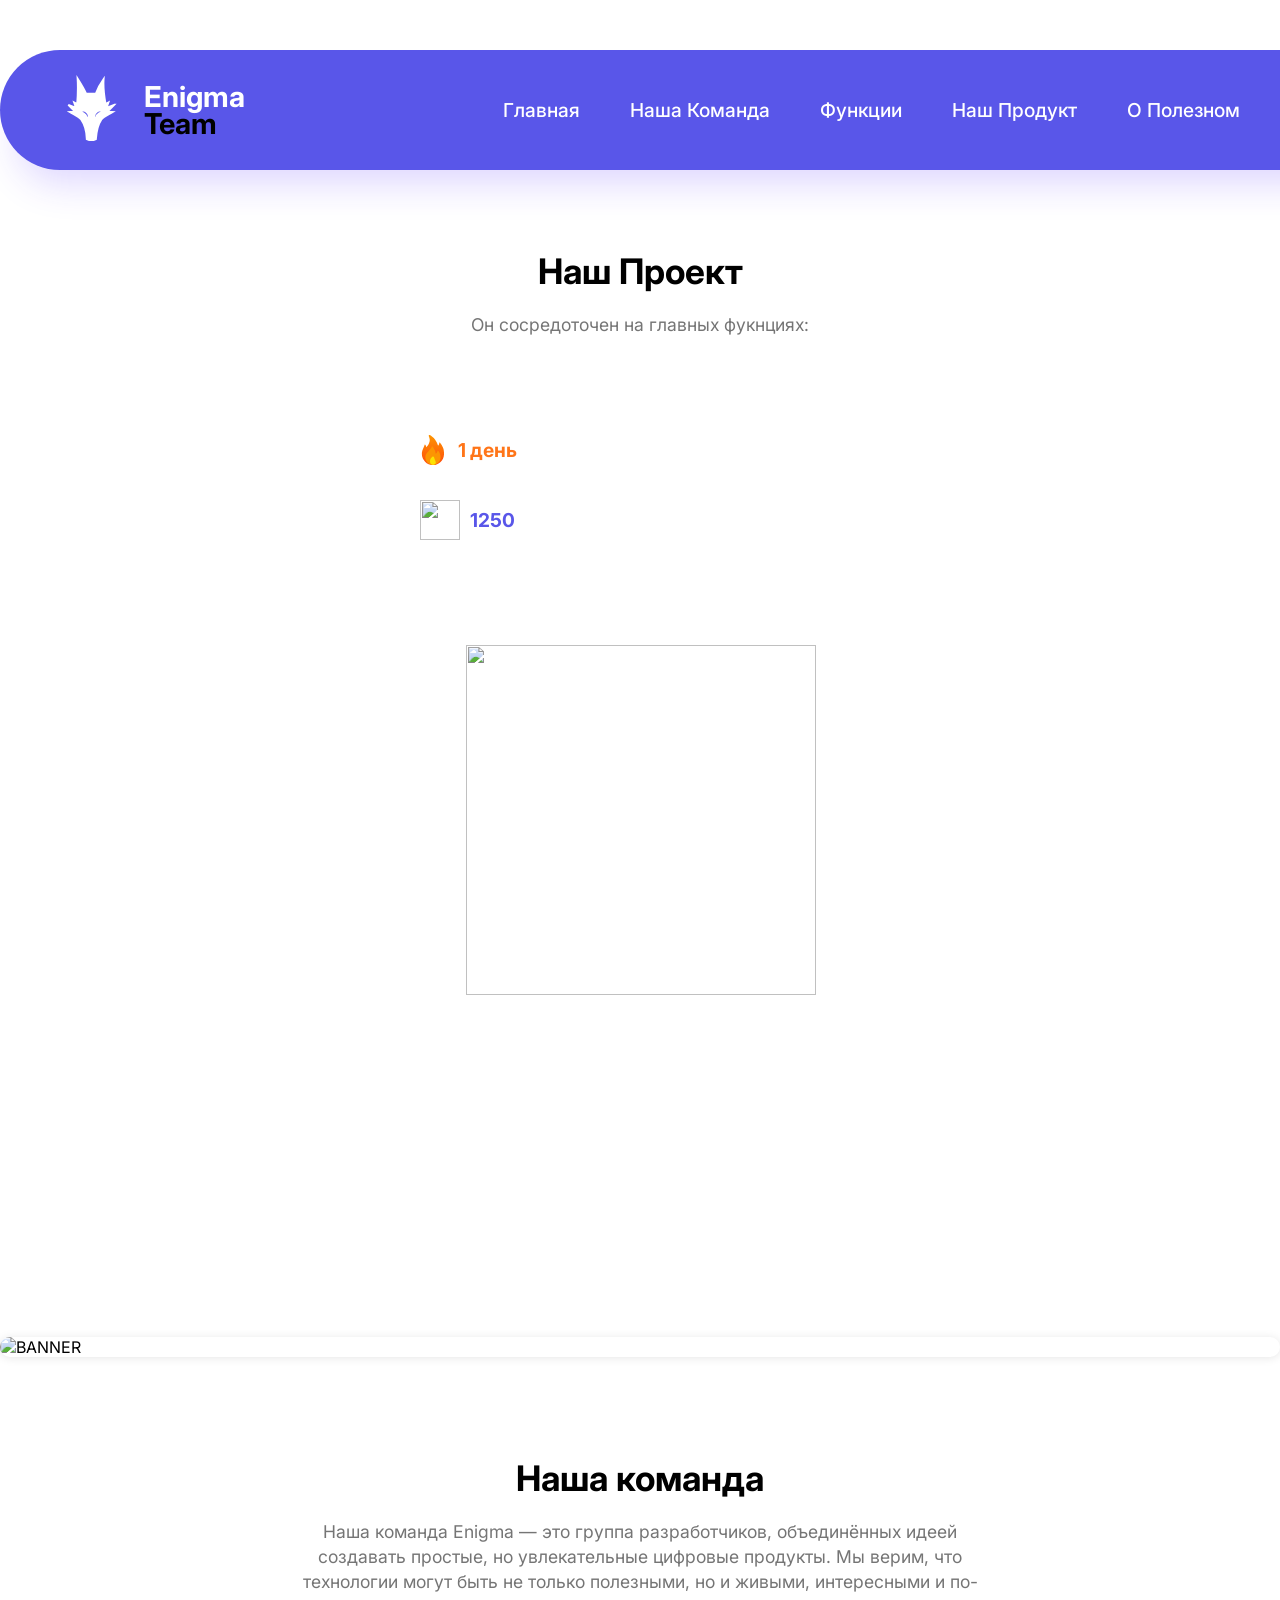
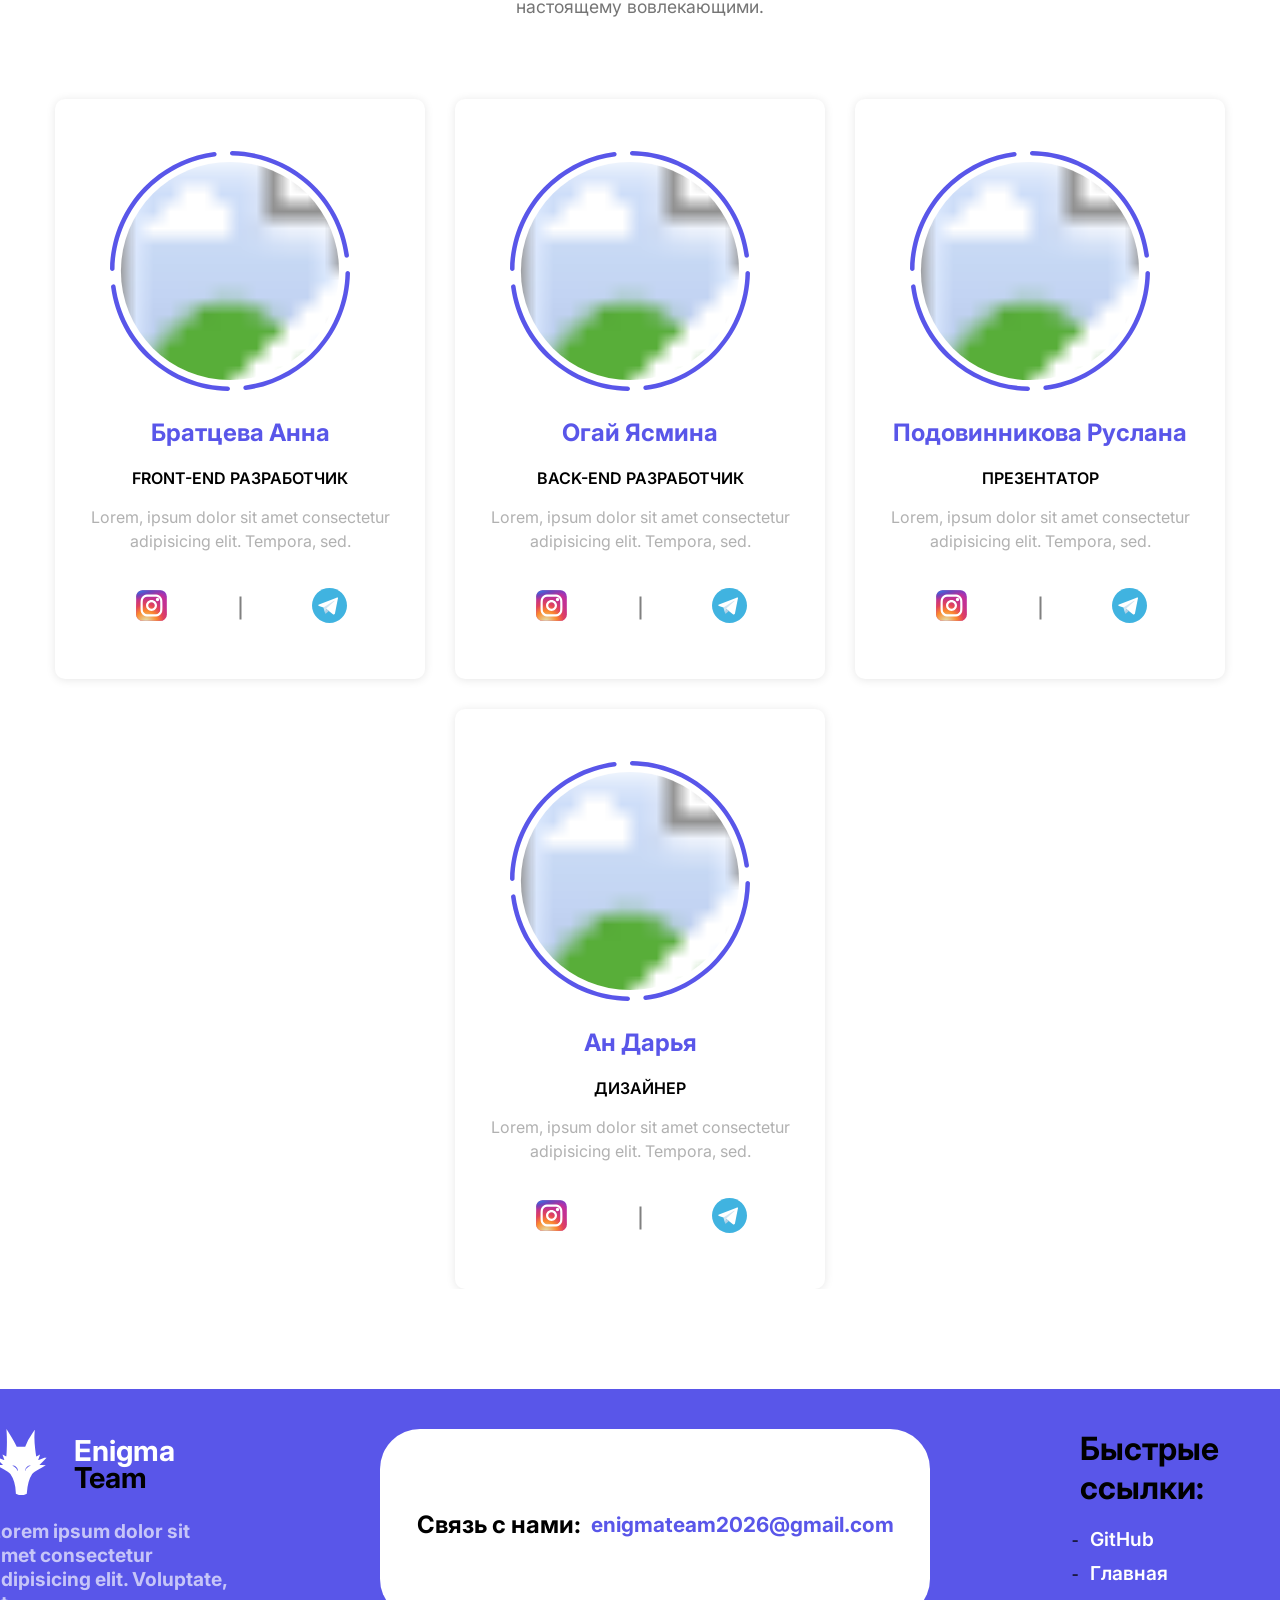
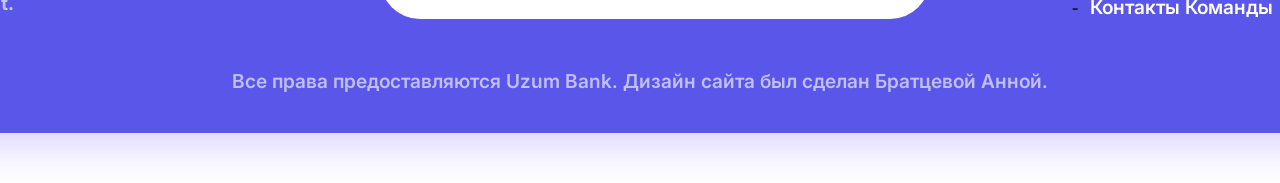
==== commit 293e4baf: "Первый вариант сайта" ====
--- a/index.html
+++ b/index.html
@@ -74,6 +74,38 @@
     <main class="main">
 
         <section  class="hero-block">
+            <div class="black-text">
+                <div class="black-text__inner">
+                    <h1 class="black-text__title">Наш Проект</h1>
+
+                    <p class="black-text__subtitle">Он сосредоточен на главных фукнциях:</p>
+                </div>
+            </div>
+
+            <div class="hero-block__phone-ver">
+
+                <div class="hero-block__phone-header">
+                    <div class="hero-block__streak">
+                        <svg width="30px" height="30px" viewBox="-33 0 255 255" xmlns="http://www.w3.org/2000/svg" xmlns:xlink="http://www.w3.org/1999/xlink" preserveAspectRatio="xMidYMid" fill="#000000"><g id="SVGRepo_bgCarrier" stroke-width="0"></g><g id="SVGRepo_tracerCarrier" stroke-linecap="round" stroke-linejoin="round"></g><g id="SVGRepo_iconCarrier"> <defs> <style> .cls-3 { fill: url(#linear-gradient-1); } .cls-4 { fill: #fc9502; } .cls-5 { fill: #fce202; } </style> <linearGradient id="linear-gradient-1" gradientUnits="userSpaceOnUse" x1="94.141" y1="255" x2="94.141" y2="0.188"> <stop offset="0" stop-color="#ff4c0d"></stop> <stop offset="1" stop-color="#fc9502"></stop> </linearGradient> </defs> <g id="fire"> <path d="M187.899,164.809 C185.803,214.868 144.574,254.812 94.000,254.812 C42.085,254.812 -0.000,211.312 -0.000,160.812 C-0.000,154.062 -0.121,140.572 10.000,117.812 C16.057,104.191 19.856,95.634 22.000,87.812 C23.178,83.513 25.469,76.683 32.000,87.812 C35.851,94.374 36.000,103.812 36.000,103.812 C36.000,103.812 50.328,92.817 60.000,71.812 C74.179,41.019 62.866,22.612 59.000,9.812 C57.662,5.384 56.822,-2.574 66.000,0.812 C75.352,4.263 100.076,21.570 113.000,39.812 C131.445,65.847 138.000,90.812 138.000,90.812 C138.000,90.812 143.906,83.482 146.000,75.812 C148.365,67.151 148.400,58.573 155.999,67.813 C163.226,76.600 173.959,93.113 180.000,108.812 C190.969,137.321 187.899,164.809 187.899,164.809 Z" id="path-1" class="cls-3" fill-rule="evenodd"></path> <path d="M94.000,254.812 C58.101,254.812 29.000,225.711 29.000,189.812 C29.000,168.151 37.729,155.000 55.896,137.166 C67.528,125.747 78.415,111.722 83.042,102.172 C83.953,100.292 86.026,90.495 94.019,101.966 C98.212,107.982 104.785,118.681 109.000,127.812 C116.266,143.555 118.000,158.812 118.000,158.812 C118.000,158.812 125.121,154.616 130.000,143.812 C131.573,140.330 134.753,127.148 143.643,140.328 C150.166,150.000 159.127,167.390 159.000,189.812 C159.000,225.711 129.898,254.812 94.000,254.812 Z" id="path-2" class="cls-4" fill-rule="evenodd"></path> <path d="M95.000,183.812 C104.250,183.812 104.250,200.941 116.000,223.812 C123.824,239.041 112.121,254.812 95.000,254.812 C77.879,254.812 69.000,240.933 69.000,223.812 C69.000,206.692 85.750,183.812 95.000,183.812 Z" id="path-3" class="cls-5" fill-rule="evenodd"></path> </g> </g></svg>
+
+                        <h1 class="hero-block__fire-text">1 день</h1>
+                    </div>
+
+                    <div class="hero-block__fin-coins">
+                        <img src="https://i.postimg.cc/8PXQf20Y/coin.png" alt="" class="hero-block__coin">
+
+                        <h1 class="hero-block__coin-text">1250</h1>
+                    </div>
+                </div>
+                
+                <img src="https://i.postimg.cc/QNRdKWKJ/finik3.png" alt="" class="hero-block__finik1 notvisible">
+
+                <img src="https://i.postimg.cc/Jnn9PKvH/finik2.png" alt="" class="hero-block__finik1 notvisible">
+
+                <img src="https://i.postimg.cc/Kjbtmsbx/finik1.png" alt="" class="hero-block__finik1">
+
+                <img src="https://i.postimg.cc/TYrHjZ1g/photo-2026-04-25-03-23-50.jpg" alt="" class="hero-block__bg">
+            </div>
            
         </section>
 
--- a/styles/index.css
+++ b/styles/index.css
@@ -16,6 +16,12 @@
 
 .main{
     width: 100vw;
+    overflow-x: hidden;
+}
+
+body{
+    background-color: rgb(255, 255, 255);
+    overflow-x: hidden;
 }
 
 
@@ -289,6 +295,96 @@
 
 }
 
+.hero-block{
+    margin: 80px 0 120px 0;
+    width: 100%;
+    display: flex;
+    flex-direction: column;
+    justify-content: center;
+    align-items: center;
+}
+
+
+.hero-block__bg{
+    margin-top: 50px;
+    border-radius: 50px;
+}
+
+.hero-block__phone-ver{
+    width: 620px;
+    height: 880px;
+    border-radius: 50px;
+    position: relative;
+    overflow: hidden;
+    display: flex;
+    justify-content: center;
+    align-items: center;
+  
+}
+
+
+
+.hero-block__finik1{
+    width: 350px;
+    height: 350px;
+    position: absolute;
+    top: 35%;
+    left: 22%
+}
+
+.hero-block__streak{
+    width: 150px;
+    display: flex;
+    justify-content: center;
+    align-items: center;
+    gap: 10px;
+    background-color: white;
+    border-radius: 50px;
+    padding: 10px;
+}
+
+.hero-block__fire-text{
+    color: rgb(255, 117, 24);
+    font-size: 1.2rem;
+}
+
+.hero-block__fin-coins{
+    width: 150px;
+    display: flex;
+    justify-content: center;
+    align-items: center;
+    gap: 10px;
+    background-color: white;
+    border-radius: 50px;
+    padding: 5px;
+
+   
+}
+
+.hero-block__coin{
+    width: 40px;
+    height: 40px;
+}
+
+.hero-block__coin-text{
+    color:#5956E9;
+    font-weight: 700;
+    font-size: 1.2rem;
+}
+
+.notvisible{
+    display: none;
+}
+
+.hero-block__phone-header{
+    position: absolute;
+    top: 10%;
+    left: 10%;
+    display: flex;
+    flex-direction: column;
+    gap: 20px;
+    
+}
 
 .footer__contact-text{
     color: black;
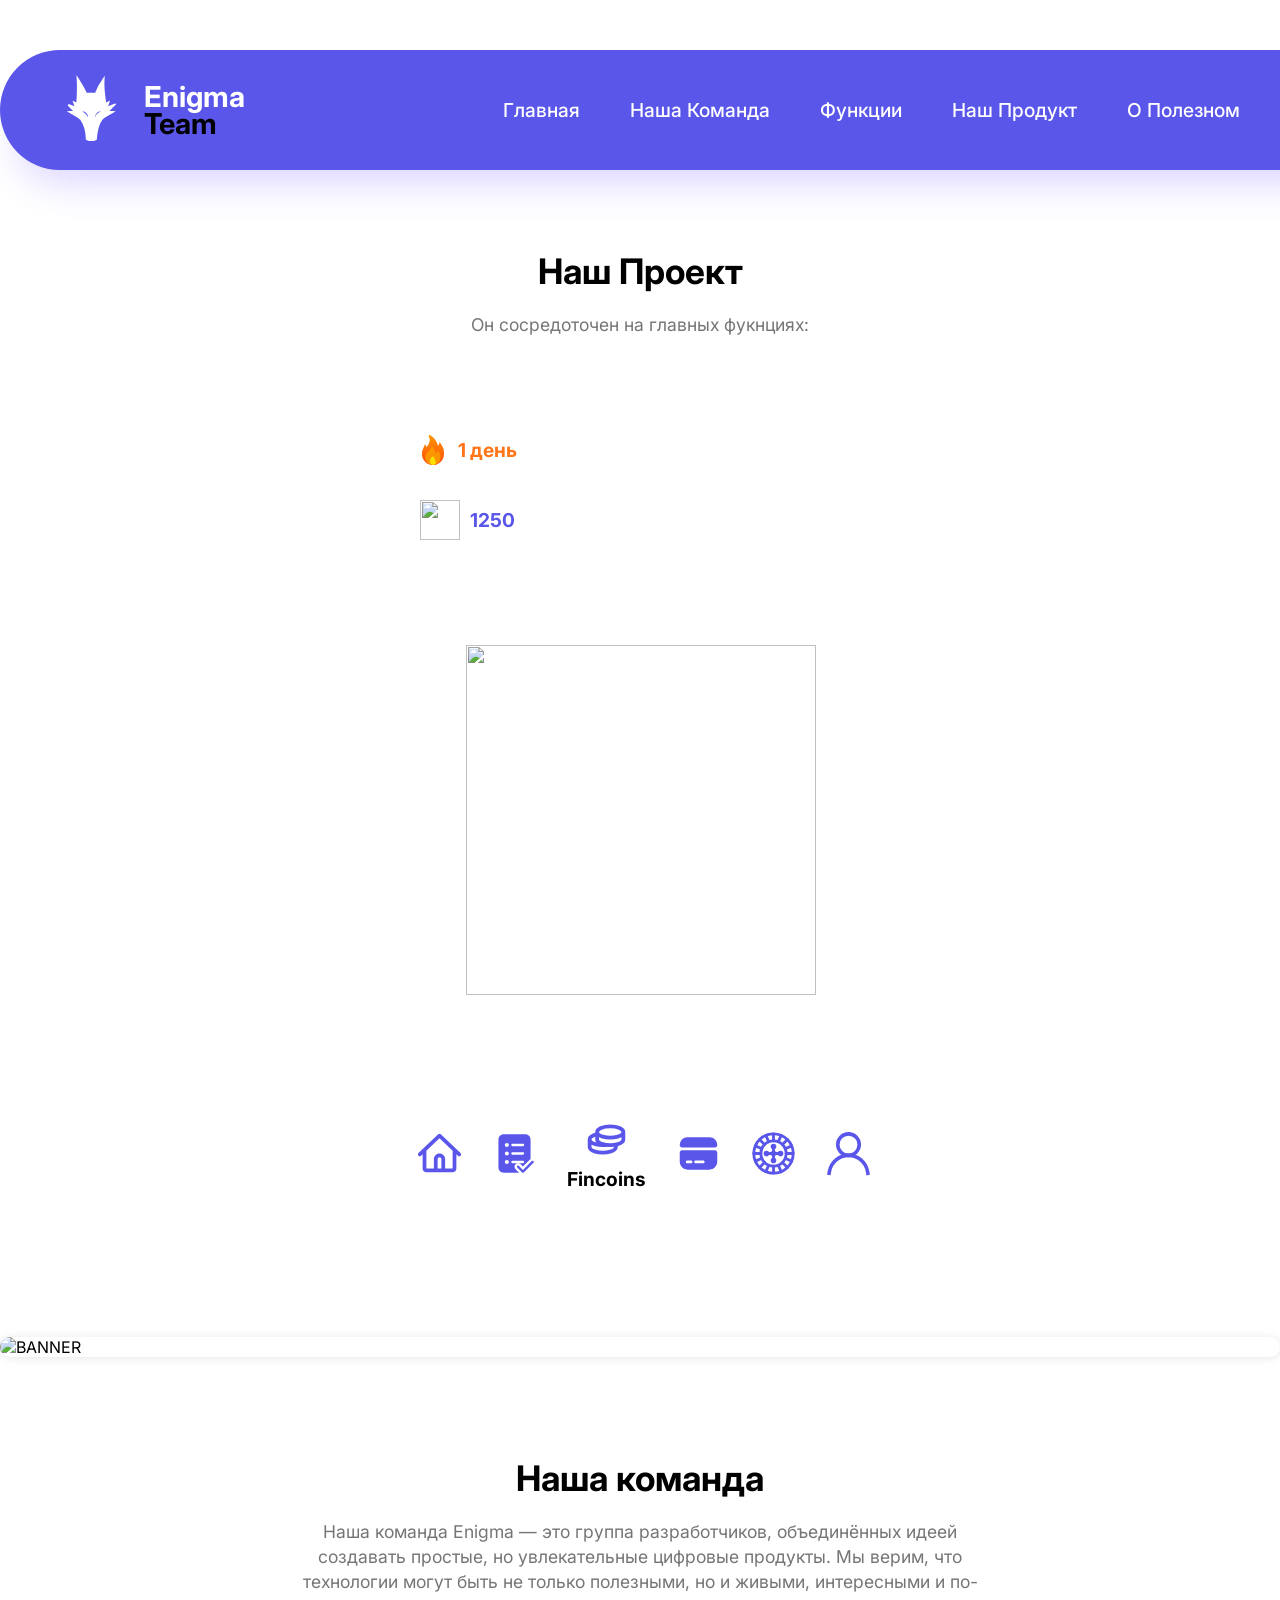
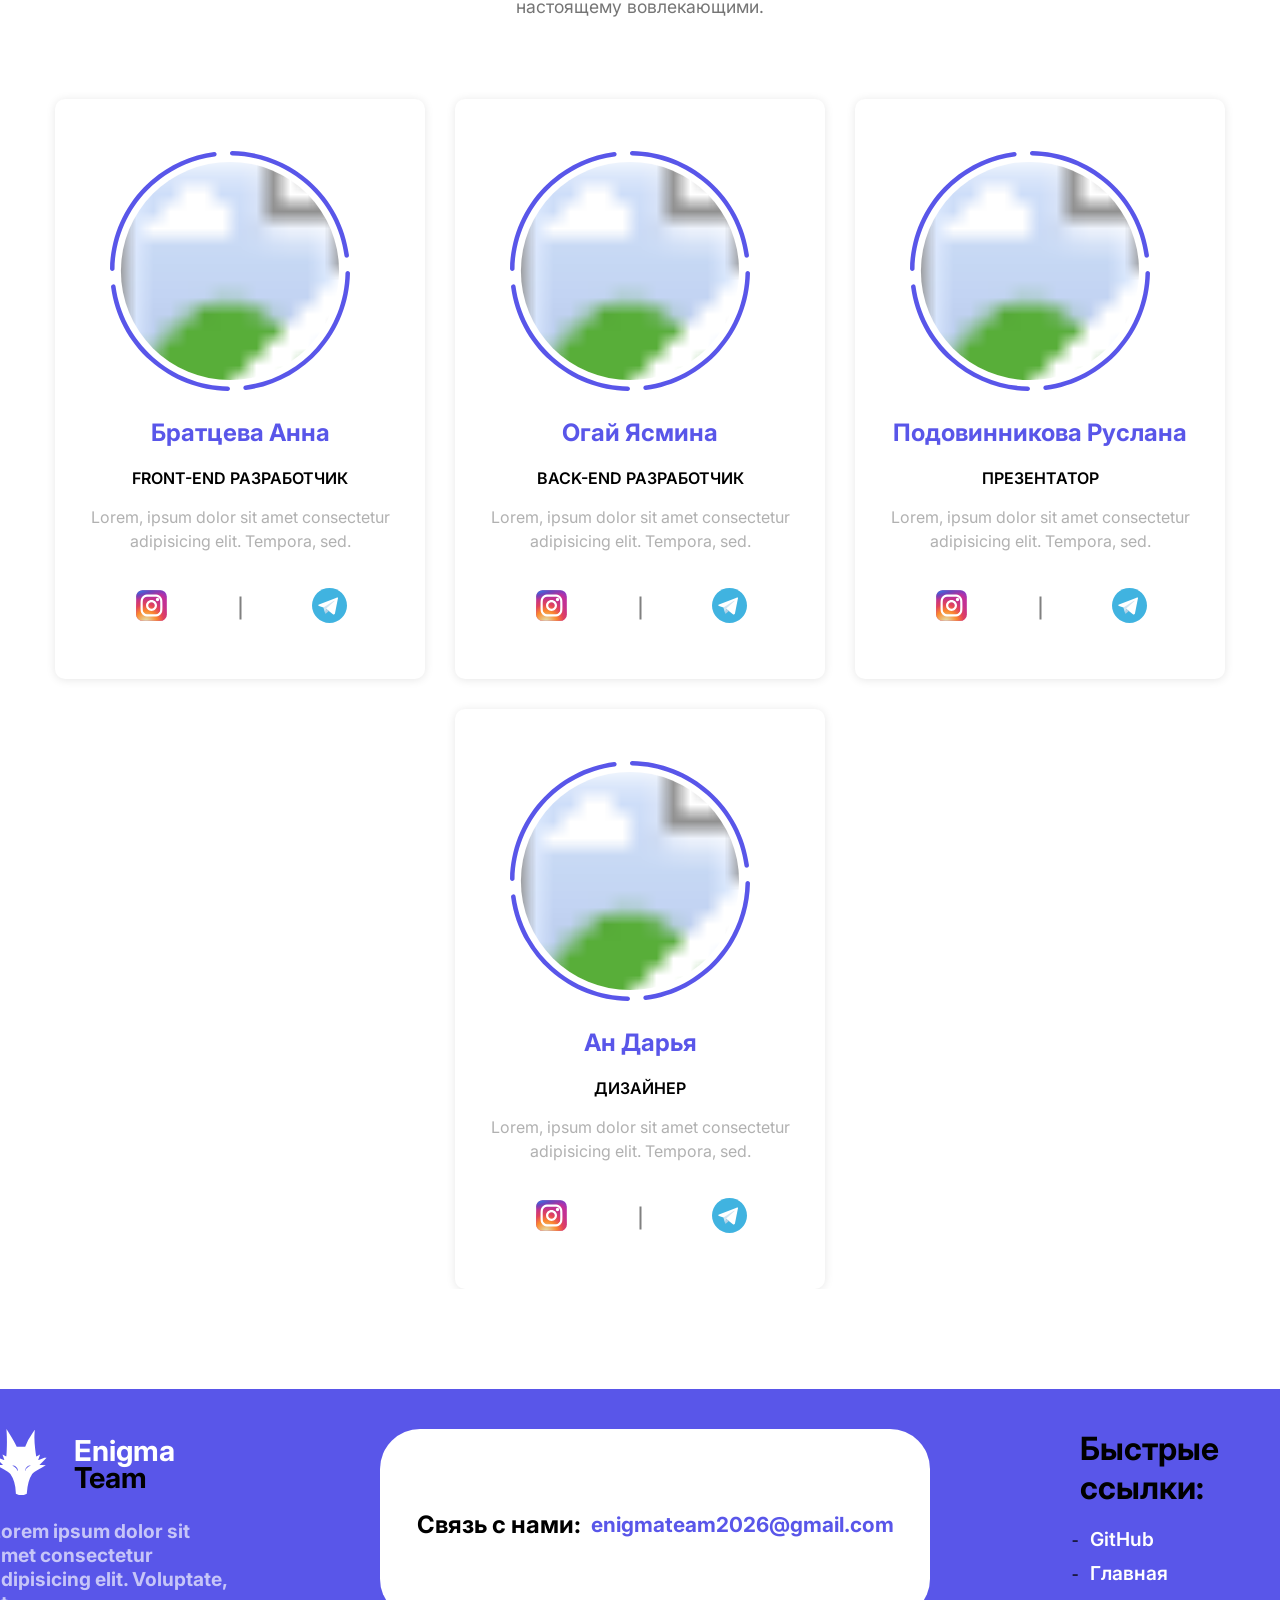
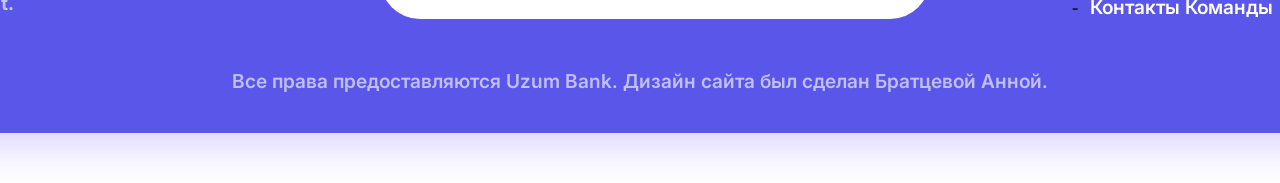
==== commit 57ca836b: "Первый вариант сайта" ====
--- a/index.html
+++ b/index.html
@@ -95,6 +95,30 @@
                         <img src="https://i.postimg.cc/8PXQf20Y/coin.png" alt="" class="hero-block__coin">
 
                         <h1 class="hero-block__coin-text">1250</h1>
+                    </div>
+                </div>
+
+
+                <div class="hero-block__phone-menu">
+                    <div class="hero-block__phone-icons">
+                        
+                        
+
+                        <svg width="45px" height="45px" viewBox="0 0 24 24" fill="none" xmlns="http://www.w3.org/2000/svg"><g id="SVGRepo_bgCarrier" stroke-width="0"></g><g id="SVGRepo_tracerCarrier" stroke-linecap="round" stroke-linejoin="round"></g><g id="SVGRepo_iconCarrier"> <path fill-rule="evenodd" clip-rule="evenodd" d="M11.3103 1.77586C11.6966 1.40805 12.3034 1.40805 12.6897 1.77586L20.6897 9.39491L23.1897 11.7759C23.5896 12.1567 23.605 12.7897 23.2241 13.1897C22.8433 13.5896 22.2103 13.605 21.8103 13.2241L21 12.4524V20C21 21.1046 20.1046 22 19 22H14H10H5C3.89543 22 3 21.1046 3 20V12.4524L2.18966 13.2241C1.78972 13.605 1.15675 13.5896 0.775862 13.1897C0.394976 12.7897 0.410414 12.1567 0.810345 11.7759L3.31034 9.39491L11.3103 1.77586ZM5 10.5476V20H9V15C9 13.3431 10.3431 12 12 12C13.6569 12 15 13.3431 15 15V20H19V10.5476L12 3.88095L5 10.5476ZM13 20V15C13 14.4477 12.5523 14 12 14C11.4477 14 11 14.4477 11 15V20H13Z" fill="#5956E9"></path> </g></svg>
+
+                        <svg width="45px" height="45px" viewBox="0 0 28 28" fill="none" xmlns="http://www.w3.org/2000/svg"><g id="SVGRepo_bgCarrier" stroke-width="0"></g><g id="SVGRepo_tracerCarrier" stroke-linecap="round" stroke-linejoin="round"></g><g id="SVGRepo_iconCarrier"> <path d="M7.25 2C5.45507 2 4 3.45508 4 5.25V22.7497C4 24.5446 5.45507 25.9997 7.25 25.9997H16.8177L14.661 23.8429C13.7823 22.9643 13.7823 21.5396 14.661 20.661C15.5396 19.7823 16.9643 19.7823 17.8429 20.661L19.25 22.068L23.659 17.659C23.7653 17.5527 23.8796 17.4592 24 17.3787V5.25C24 3.45507 22.5449 2 20.75 2H7.25ZM10.5 8.75C10.5 9.44036 9.94036 10 9.25 10C8.55964 10 8 9.44036 8 8.75C8 8.05964 8.55964 7.5 9.25 7.5C9.94036 7.5 10.5 8.05964 10.5 8.75ZM9.25 15.2498C8.55964 15.2498 8 14.6902 8 13.9998C8 13.3095 8.55964 12.7498 9.25 12.7498C9.94036 12.7498 10.5 13.3095 10.5 13.9998C10.5 14.6902 9.94036 15.2498 9.25 15.2498ZM9.25 20.5C8.55964 20.5 8 19.9404 8 19.25C8 18.5596 8.55964 18 9.25 18C9.94036 18 10.5 18.5596 10.5 19.25C10.5 19.9404 9.94036 20.5 9.25 20.5ZM12.75 8H19.25C19.6642 8 20 8.33579 20 8.75C20 9.16421 19.6642 9.5 19.25 9.5H12.75C12.3358 9.5 12 9.16421 12 8.75C12 8.33579 12.3358 8 12.75 8ZM12 13.9998C12 13.5856 12.3358 13.2498 12.75 13.2498H19.25C19.6642 13.2498 20 13.5856 20 13.9998C20 14.414 19.6642 14.7498 19.25 14.7498H12.75C12.3358 14.7498 12 14.414 12 13.9998ZM12.75 18.5H19.25C19.6642 18.5 20 18.8358 20 19.25C20 19.6642 19.6642 20 19.25 20H12.75C12.3358 20 12 19.6642 12 19.25C12 18.8358 12.3358 18.5 12.75 18.5Z" fill="#5956E9"></path> <path d="M19.7803 25.7803L25.7803 19.7803C26.0732 19.4874 26.0732 19.0126 25.7803 18.7197C25.4874 18.4268 25.0126 18.4268 24.7197 18.7197L19.25 24.1893L16.7823 21.7216C16.4894 21.4287 16.0145 21.4287 15.7216 21.7216C15.4287 22.0145 15.4287 22.4894 15.7216 22.7823L18.7197 25.7803C18.8603 25.921 19.0511 26 19.25 26C19.4489 26 19.6397 25.921 19.7803 25.7803Z" fill="#5956E9"></path> </g></svg>
+
+                        <div class="hero-block__menu-coins">
+                            <svg width="45px" height="45px" viewBox="0 0 24 24" fill="none" xmlns="http://www.w3.org/2000/svg"><g id="SVGRepo_bgCarrier" stroke-width="0"></g><g id="SVGRepo_tracerCarrier" stroke-linecap="round" stroke-linejoin="round"></g><g id="SVGRepo_iconCarrier"><path d="M21 8C21 6.34315 17.866 5 14 5C10.134 5 7 6.34315 7 8M21 8V12C21 13.0195 19.8135 13.9202 18 14.4623C16.8662 14.8012 15.4872 15 14 15C12.5128 15 11.1338 14.8012 10 14.4623C8.18652 13.9202 7 13.0195 7 12V8M21 8C21 9.01946 19.8135 9.92016 18 10.4623C16.8662 10.8012 15.4872 11 14 11C12.5128 11 11.1338 10.8012 10 10.4623C8.18652 9.92016 7 9.01946 7 8" stroke="#5956E9" stroke-linecap="round" stroke-linejoin="round" stroke-width="2"></path><path d="M3 12.0001V16.0001C3 17.0196 4.18652 17.9203 6 18.4624C7.13383 18.8013 8.51275 19.0001 10 19.0001C11.4872 19.0001 12.8662 18.8013 14 18.4624C15.8135 17.9203 17 17.0196 17 16.0001V15.0001M3 12.0001C3 10.8034 4.63505 9.7703 7 9.28882M3 12.0001C3 13.0196 4.18652 13.9203 6 14.4624C7.13383 14.8013 8.51275 15.0001 10 15.0001C10.695 15.0001 11.3663 14.9567 12 14.8759" stroke="#5956E9" stroke-linecap="round" stroke-linejoin="round" stroke-width="2"></path></g></svg>
+
+                            <h1 class="hero-block__coins-text">Fincoins</h1>
+                        </div>
+
+                        <svg width="45px" height="45px" viewBox="0 0 24 24" fill="none" xmlns="http://www.w3.org/2000/svg"><g id="SVGRepo_bgCarrier" stroke-width="0"></g><g id="SVGRepo_tracerCarrier" stroke-linecap="round" stroke-linejoin="round"></g><g id="SVGRepo_iconCarrier"> <path d="M22 7.54844C22 8.20844 21.46 8.74844 20.8 8.74844H3.2C2.54 8.74844 2 8.20844 2 7.54844V7.53844C2 5.24844 3.85 3.39844 6.14 3.39844H17.85C20.14 3.39844 22 5.25844 22 7.54844Z" fill="#5956E9"></path> <path d="M2 11.45V16.46C2 18.75 3.85 20.6 6.14 20.6H17.85C20.14 20.6 22 18.74 22 16.45V11.45C22 10.79 21.46 10.25 20.8 10.25H3.2C2.54 10.25 2 10.79 2 11.45ZM8 17.25H6C5.59 17.25 5.25 16.91 5.25 16.5C5.25 16.09 5.59 15.75 6 15.75H8C8.41 15.75 8.75 16.09 8.75 16.5C8.75 16.91 8.41 17.25 8 17.25ZM14.5 17.25H10.5C10.09 17.25 9.75 16.91 9.75 16.5C9.75 16.09 10.09 15.75 10.5 15.75H14.5C14.91 15.75 15.25 16.09 15.25 16.5C15.25 16.91 14.91 17.25 14.5 17.25Z" fill="#5956E9"></path> </g></svg>
+
+                        <svg version="1.1" id="Icons" xmlns="http://www.w3.org/2000/svg" xmlns:xlink="http://www.w3.org/1999/xlink" viewBox="0 0 32 32" xml:space="preserve" width="45px" height="45px" fill="#5956E9"><g id="SVGRepo_bgCarrier" stroke-width="0"></g><g id="SVGRepo_tracerCarrier" stroke-linecap="round" stroke-linejoin="round"></g><g id="SVGRepo_iconCarrier"> <style type="text/css"> .st0{fill:none;stroke:#5956E9;stroke-width:2;stroke-linecap:round;stroke-linejoin:round;stroke-miterlimit:10;} </style> <circle class="st0" cx="16" cy="16" r="9"></circle> <circle class="st0" cx="16" cy="16" r="14"></circle> <line class="st0" x1="16" y1="2" x2="16" y2="7"></line> <line class="st0" x1="10.6" y1="3.1" x2="12.6" y2="7.7"></line> <line class="st0" x1="6.1" y1="6.1" x2="9.6" y2="9.6"></line> <line class="st0" x1="3.1" y1="10.6" x2="7.7" y2="12.6"></line> <line class="st0" x1="2" y1="16" x2="7" y2="16"></line> <line class="st0" x1="3.1" y1="21.4" x2="7.7" y2="19.4"></line> <line class="st0" x1="6.1" y1="25.9" x2="9.6" y2="22.4"></line> <line class="st0" x1="10.6" y1="28.9" x2="12.6" y2="24.3"></line> <line class="st0" x1="16" y1="30" x2="16" y2="25"></line> <line class="st0" x1="21.4" y1="28.9" x2="19.4" y2="24.3"></line> <line class="st0" x1="25.9" y1="25.9" x2="22.4" y2="22.4"></line> <line class="st0" x1="28.9" y1="21.4" x2="24.3" y2="19.4"></line> <line class="st0" x1="30" y1="16" x2="25" y2="16"></line> <line class="st0" x1="28.9" y1="10.6" x2="24.3" y2="12.6"></line> <line class="st0" x1="25.9" y1="6.1" x2="22.4" y2="9.6"></line> <line class="st0" x1="21.4" y1="3.1" x2="19.4" y2="7.7"></line> <circle class="st0" cx="16" cy="11" r="1"></circle> <circle class="st0" cx="16" cy="16" r="1"></circle> <circle class="st0" cx="21" cy="16" r="1"></circle> <circle class="st0" cx="11" cy="16" r="1"></circle> <circle class="st0" cx="16" cy="21" r="1"></circle> <line class="st0" x1="11" y1="16" x2="21" y2="16"></line> <line class="st0" x1="16" y1="21" x2="16" y2="11"></line> </g></svg>
+
+                        <svg width="45px" height="45px" viewBox="0 0 24 24" id="Layer_1" data-name="Layer 1" xmlns="http://www.w3.org/2000/svg" fill="#5956E9"><g id="SVGRepo_bgCarrier" stroke-width="0"></g><g id="SVGRepo_tracerCarrier" stroke-linecap="round" stroke-linejoin="round"></g><g id="SVGRepo_iconCarrier"><defs><style>.cls-1{fill:none;stroke:#5956E9;stroke-miterlimit:10;stroke-width:1.91px;}</style></defs><circle class="cls-1" cx="12" cy="7.25" r="5.73"></circle><path class="cls-1" d="M1.5,23.48l.37-2.05A10.3,10.3,0,0,1,12,13h0a10.3,10.3,0,0,1,10.13,8.45l.37,2.05"></path></g></svg>
                     </div>
                 </div>
                 
--- a/styles/index.css
+++ b/styles/index.css
@@ -348,6 +348,42 @@
     font-size: 1.2rem;
 }
 
+.hero-block__phone-menu{
+    position: absolute;
+    bottom: 3%;
+    left: 10%;
+    display: flex;
+    width: 500px;
+    background-color: white;
+    border-radius: 50px;
+
+    justify-items: center;
+    align-items: center;
+    gap: 20px;
+}
+
+.hero-block__phone-icons{
+    display: flex;
+    justify-content: center;
+    align-items: center;
+    gap: 30px;
+    position: relative;
+    left: 5%;
+}
+
+.hero-block__menu-coins{
+    display: flex;
+    flex-direction: column;
+    justify-content: center;
+    align-items: center;
+    gap: 5px;
+}
+
+.hero-block__coins-text{
+    font-size: 1.2rem;
+    color:#000000
+}
+
 .hero-block__fin-coins{
     width: 150px;
     display: flex;
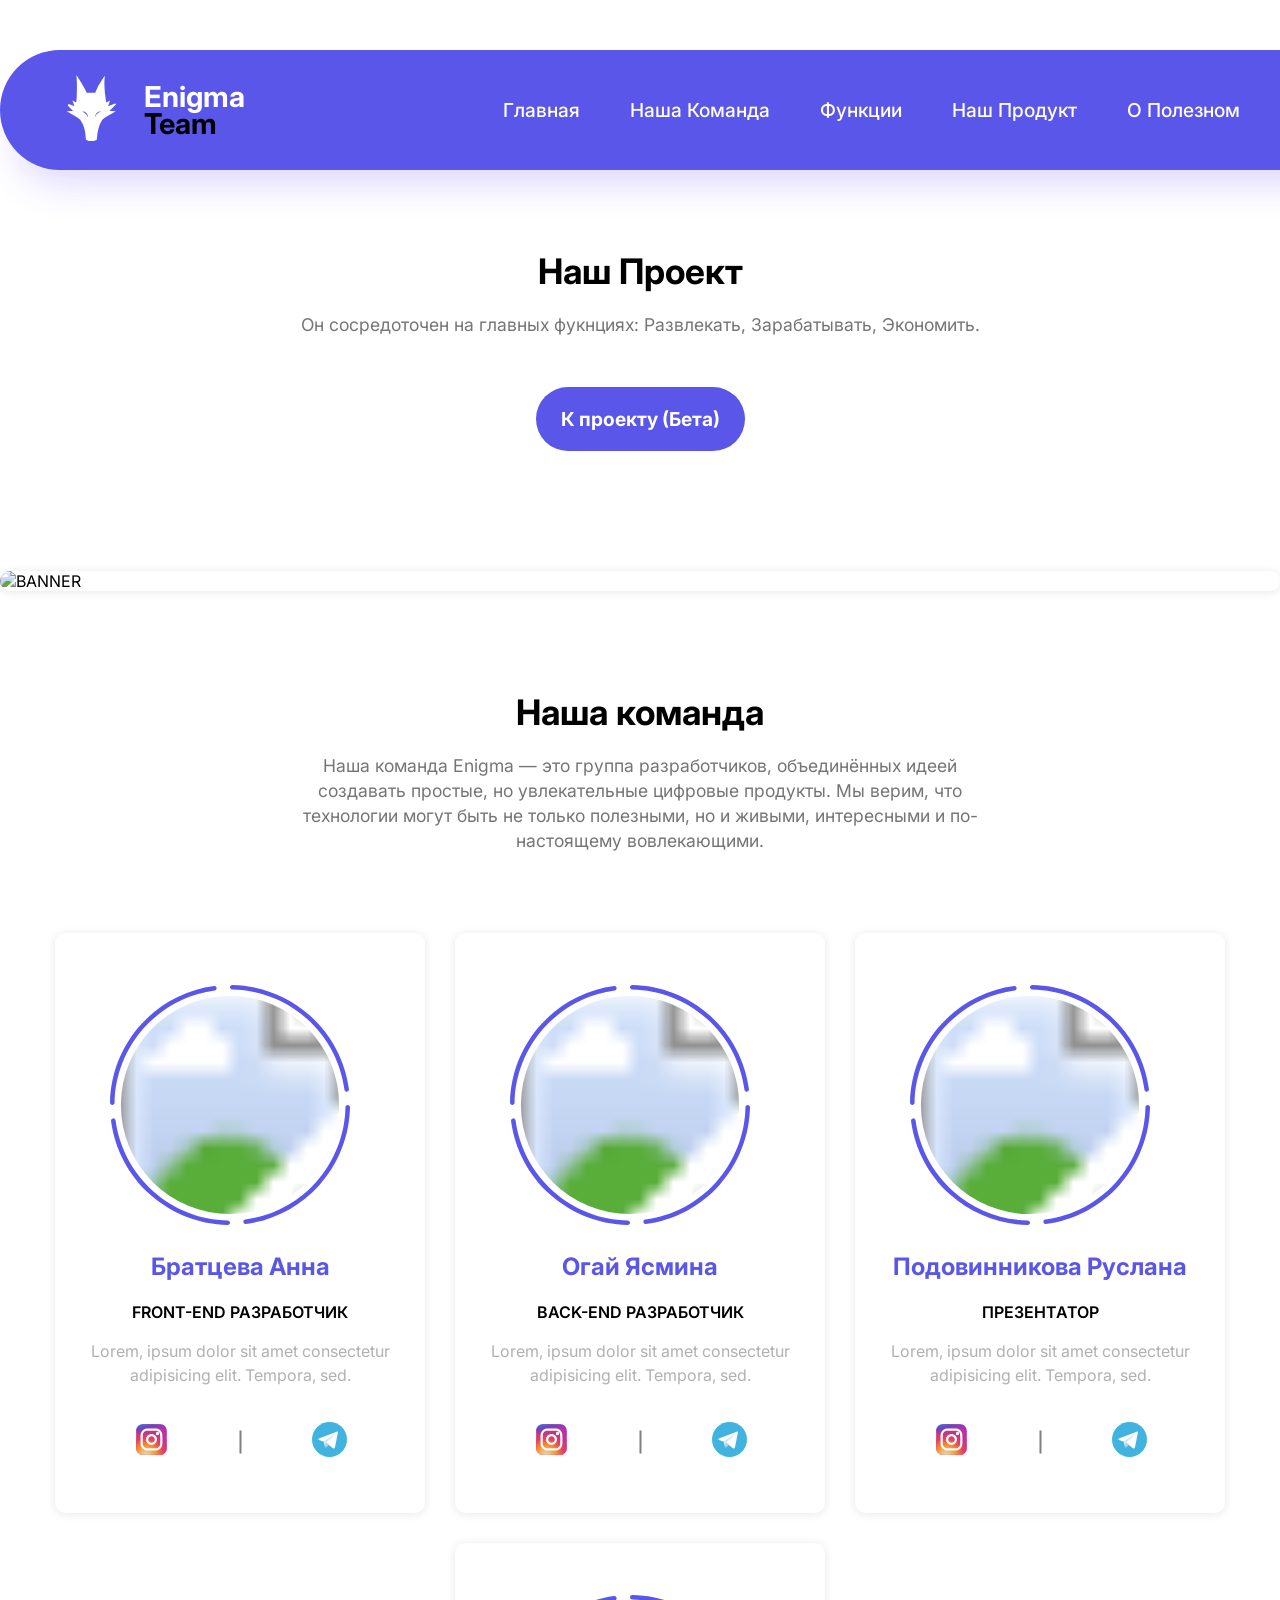
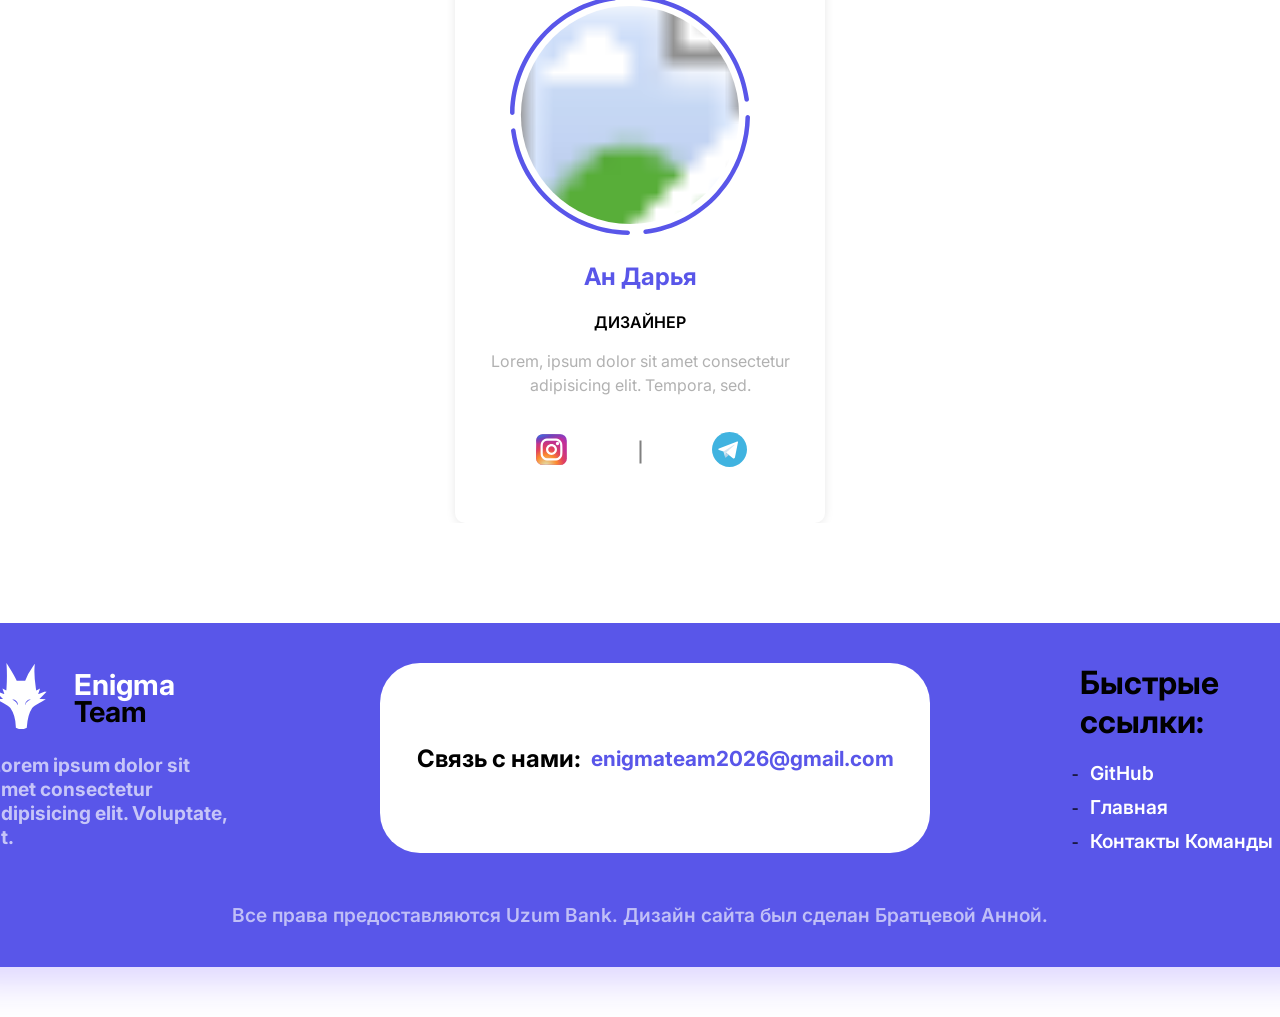
==== commit 6de37d52: "ФИНАЛОЧКААААА" ====
--- a/index.html
+++ b/index.html
@@ -61,28 +61,28 @@
         </div>
 
         <nav class="header__nav">
-            <li class="header__li-element"><a href="#team" class="header__link">Главная</a></li>
+            <li class="header__li-element"><a href="#" class="header__link">Главная</a></li>
             <li class="header__li-element"><a href="#team" class="header__link">Наша Команда</a></li>
-            <li class="header__li-element"><a href="#benefits" class="header__link">Функции</a></li>
-            <li class="header__li-element"><a href="#services" class="header__link">Наш Продукт</a></li>
-            <li class="header__li-element"><a href="#portfolio" class="header__link">О Полезном</a></li>
-            <li class="header__li-element"><a href="#FAQ" class="header__link">Контакты</a></li>
+            <li class="header__li-element"><a href="#" class="header__link">Функции</a></li>
+            <li class="header__li-element"><a href="#product" class="header__link">Наш Продукт</a></li>
+            <li class="header__li-element"><a href="#" class="header__link">О Полезном</a></li>
+            <li class="header__li-element"><a href="#contacts" class="header__link">Контакты</a></li>
         </nav>
     </header>
 
 
     <main class="main">
 
-        <section  class="hero-block">
+        <section  class="hero-block" id="project">
             <div class="black-text">
                 <div class="black-text__inner">
                     <h1 class="black-text__title">Наш Проект</h1>
 
-                    <p class="black-text__subtitle">Он сосредоточен на главных фукнциях:</p>
+                    <p class="black-text__subtitle">Он сосредоточен на главных фукнциях: Развлекать, Зарабатывать, Экономить.</p>
                 </div>
             </div>
 
-            <div class="hero-block__phone-ver">
+            <!-- <div class="hero-block__phone-ver">
 
                 <div class="hero-block__phone-header">
                     <div class="hero-block__streak">
@@ -120,21 +120,23 @@
 
                         <svg width="45px" height="45px" viewBox="0 0 24 24" id="Layer_1" data-name="Layer 1" xmlns="http://www.w3.org/2000/svg" fill="#5956E9"><g id="SVGRepo_bgCarrier" stroke-width="0"></g><g id="SVGRepo_tracerCarrier" stroke-linecap="round" stroke-linejoin="round"></g><g id="SVGRepo_iconCarrier"><defs><style>.cls-1{fill:none;stroke:#5956E9;stroke-miterlimit:10;stroke-width:1.91px;}</style></defs><circle class="cls-1" cx="12" cy="7.25" r="5.73"></circle><path class="cls-1" d="M1.5,23.48l.37-2.05A10.3,10.3,0,0,1,12,13h0a10.3,10.3,0,0,1,10.13,8.45l.37,2.05"></path></g></svg>
                     </div>
-                </div>
+                </div> -->
                 
-                <img src="https://i.postimg.cc/QNRdKWKJ/finik3.png" alt="" class="hero-block__finik1 notvisible">
+                <!-- <img src="https://i.postimg.cc/QNRdKWKJ/finik3.png" alt="" class="hero-block__finik1 notvisible">
 
                 <img src="https://i.postimg.cc/Jnn9PKvH/finik2.png" alt="" class="hero-block__finik1 notvisible">
 
                 <img src="https://i.postimg.cc/Kjbtmsbx/finik1.png" alt="" class="hero-block__finik1">
 
-                <img src="https://i.postimg.cc/TYrHjZ1g/photo-2026-04-25-03-23-50.jpg" alt="" class="hero-block__bg">
-            </div>
+                <img src="https://i.postimg.cc/TYrHjZ1g/photo-2026-04-25-03-23-50.jpg" alt="" class="hero-block__bg"> -->
+            <!-- </div> -->
+
+            <button class="hero-block__button" type="button" onClick="moveToFinic()">К проекту (Бета)</button>
            
         </section>
 
         <section class="banner">
-            <img src="https://i.postimg.cc/SKQ609gx/Finik.png" alt="BANNER" class="banner__img">
+            <img src="https://i.postimg.cc/qvt3tK74/Finik.png" alt="BANNER" class="banner__img">
         </section>
 
         <section class="our-team" id="team">
@@ -189,11 +191,11 @@
                             <p class="our-team__speech">Lorem, ipsum dolor sit amet consectetur adipisicing elit. Tempora, sed.</p>
 
                             <div class="our-team__links">
-                                <a href="" class="our__team__insta"><svg width="35px" height="35px" viewBox="0 0 32 32" fill="none" xmlns="http://www.w3.org/2000/svg"><g id="SVGRepo_bgCarrier" stroke-width="0"></g><g id="SVGRepo_tracerCarrier" stroke-linecap="round" stroke-linejoin="round"></g><g id="SVGRepo_iconCarrier"> <rect x="2" y="2" width="28" height="28" rx="6" fill="url(#paint0_radial_87_7153)"></rect> <rect x="2" y="2" width="28" height="28" rx="6" fill="url(#paint1_radial_87_7153)"></rect> <rect x="2" y="2" width="28" height="28" rx="6" fill="url(#paint2_radial_87_7153)"></rect> <path d="M23 10.5C23 11.3284 22.3284 12 21.5 12C20.6716 12 20 11.3284 20 10.5C20 9.67157 20.6716 9 21.5 9C22.3284 9 23 9.67157 23 10.5Z" fill="white"></path> <path fill-rule="evenodd" clip-rule="evenodd" d="M16 21C18.7614 21 21 18.7614 21 16C21 13.2386 18.7614 11 16 11C13.2386 11 11 13.2386 11 16C11 18.7614 13.2386 21 16 21ZM16 19C17.6569 19 19 17.6569 19 16C19 14.3431 17.6569 13 16 13C14.3431 13 13 14.3431 13 16C13 17.6569 14.3431 19 16 19Z" fill="white"></path> <path fill-rule="evenodd" clip-rule="evenodd" d="M6 15.6C6 12.2397 6 10.5595 6.65396 9.27606C7.2292 8.14708 8.14708 7.2292 9.27606 6.65396C10.5595 6 12.2397 6 15.6 6H16.4C19.7603 6 21.4405 6 22.7239 6.65396C23.8529 7.2292 24.7708 8.14708 25.346 9.27606C26 10.5595 26 12.2397 26 15.6V16.4C26 19.7603 26 21.4405 25.346 22.7239C24.7708 23.8529 23.8529 24.7708 22.7239 25.346C21.4405 26 19.7603 26 16.4 26H15.6C12.2397 26 10.5595 26 9.27606 25.346C8.14708 24.7708 7.2292 23.8529 6.65396 22.7239C6 21.4405 6 19.7603 6 16.4V15.6ZM15.6 8H16.4C18.1132 8 19.2777 8.00156 20.1779 8.0751C21.0548 8.14674 21.5032 8.27659 21.816 8.43597C22.5686 8.81947 23.1805 9.43139 23.564 10.184C23.7234 10.4968 23.8533 10.9452 23.9249 11.8221C23.9984 12.7223 24 13.8868 24 15.6V16.4C24 18.1132 23.9984 19.2777 23.9249 20.1779C23.8533 21.0548 23.7234 21.5032 23.564 21.816C23.1805 22.5686 22.5686 23.1805 21.816 23.564C21.5032 23.7234 21.0548 23.8533 20.1779 23.9249C19.2777 23.9984 18.1132 24 16.4 24H15.6C13.8868 24 12.7223 23.9984 11.8221 23.9249C10.9452 23.8533 10.4968 23.7234 10.184 23.564C9.43139 23.1805 8.81947 22.5686 8.43597 21.816C8.27659 21.5032 8.14674 21.0548 8.0751 20.1779C8.00156 19.2777 8 18.1132 8 16.4V15.6C8 13.8868 8.00156 12.7223 8.0751 11.8221C8.14674 10.9452 8.27659 10.4968 8.43597 10.184C8.81947 9.43139 9.43139 8.81947 10.184 8.43597C10.4968 8.27659 10.9452 8.14674 11.8221 8.0751C12.7223 8.00156 13.8868 8 15.6 8Z" fill="white"></path> <defs> <radialGradient id="paint0_radial_87_7153" cx="0" cy="0" r="1" gradientUnits="userSpaceOnUse" gradientTransform="translate(12 23) rotate(-55.3758) scale(25.5196)"> <stop stop-color="#B13589"></stop> <stop offset="0.79309" stop-color="#C62F94"></stop> <stop offset="1" stop-color="#8A3AC8"></stop> </radialGradient> <radialGradient id="paint1_radial_87_7153" cx="0" cy="0" r="1" gradientUnits="userSpaceOnUse" gradientTransform="translate(11 31) rotate(-65.1363) scale(22.5942)"> <stop stop-color="#E0E8B7"></stop> <stop offset="0.444662" stop-color="#FB8A2E"></stop> <stop offset="0.71474" stop-color="#E2425C"></stop> <stop offset="1" stop-color="#E2425C" stop-opacity="0"></stop> </radialGradient> <radialGradient id="paint2_radial_87_7153" cx="0" cy="0" r="1" gradientUnits="userSpaceOnUse" gradientTransform="translate(0.500002 3) rotate(-8.1301) scale(38.8909 8.31836)"> <stop offset="0.156701" stop-color="#406ADC"></stop> <stop offset="0.467799" stop-color="#6A45BE"></stop> <stop offset="1" stop-color="#6A45BE" stop-opacity="0"></stop> </radialGradient> </defs> </g></svg></a>
+                                <a href="https://www.instagram.com/_niemandt_?igsh=c3pya3NydGN0OHpi" class="our__team__insta"><svg width="35px" height="35px" viewBox="0 0 32 32" fill="none" xmlns="http://www.w3.org/2000/svg"><g id="SVGRepo_bgCarrier" stroke-width="0"></g><g id="SVGRepo_tracerCarrier" stroke-linecap="round" stroke-linejoin="round"></g><g id="SVGRepo_iconCarrier"> <rect x="2" y="2" width="28" height="28" rx="6" fill="url(#paint0_radial_87_7153)"></rect> <rect x="2" y="2" width="28" height="28" rx="6" fill="url(#paint1_radial_87_7153)"></rect> <rect x="2" y="2" width="28" height="28" rx="6" fill="url(#paint2_radial_87_7153)"></rect> <path d="M23 10.5C23 11.3284 22.3284 12 21.5 12C20.6716 12 20 11.3284 20 10.5C20 9.67157 20.6716 9 21.5 9C22.3284 9 23 9.67157 23 10.5Z" fill="white"></path> <path fill-rule="evenodd" clip-rule="evenodd" d="M16 21C18.7614 21 21 18.7614 21 16C21 13.2386 18.7614 11 16 11C13.2386 11 11 13.2386 11 16C11 18.7614 13.2386 21 16 21ZM16 19C17.6569 19 19 17.6569 19 16C19 14.3431 17.6569 13 16 13C14.3431 13 13 14.3431 13 16C13 17.6569 14.3431 19 16 19Z" fill="white"></path> <path fill-rule="evenodd" clip-rule="evenodd" d="M6 15.6C6 12.2397 6 10.5595 6.65396 9.27606C7.2292 8.14708 8.14708 7.2292 9.27606 6.65396C10.5595 6 12.2397 6 15.6 6H16.4C19.7603 6 21.4405 6 22.7239 6.65396C23.8529 7.2292 24.7708 8.14708 25.346 9.27606C26 10.5595 26 12.2397 26 15.6V16.4C26 19.7603 26 21.4405 25.346 22.7239C24.7708 23.8529 23.8529 24.7708 22.7239 25.346C21.4405 26 19.7603 26 16.4 26H15.6C12.2397 26 10.5595 26 9.27606 25.346C8.14708 24.7708 7.2292 23.8529 6.65396 22.7239C6 21.4405 6 19.7603 6 16.4V15.6ZM15.6 8H16.4C18.1132 8 19.2777 8.00156 20.1779 8.0751C21.0548 8.14674 21.5032 8.27659 21.816 8.43597C22.5686 8.81947 23.1805 9.43139 23.564 10.184C23.7234 10.4968 23.8533 10.9452 23.9249 11.8221C23.9984 12.7223 24 13.8868 24 15.6V16.4C24 18.1132 23.9984 19.2777 23.9249 20.1779C23.8533 21.0548 23.7234 21.5032 23.564 21.816C23.1805 22.5686 22.5686 23.1805 21.816 23.564C21.5032 23.7234 21.0548 23.8533 20.1779 23.9249C19.2777 23.9984 18.1132 24 16.4 24H15.6C13.8868 24 12.7223 23.9984 11.8221 23.9249C10.9452 23.8533 10.4968 23.7234 10.184 23.564C9.43139 23.1805 8.81947 22.5686 8.43597 21.816C8.27659 21.5032 8.14674 21.0548 8.0751 20.1779C8.00156 19.2777 8 18.1132 8 16.4V15.6C8 13.8868 8.00156 12.7223 8.0751 11.8221C8.14674 10.9452 8.27659 10.4968 8.43597 10.184C8.81947 9.43139 9.43139 8.81947 10.184 8.43597C10.4968 8.27659 10.9452 8.14674 11.8221 8.0751C12.7223 8.00156 13.8868 8 15.6 8Z" fill="white"></path> <defs> <radialGradient id="paint0_radial_87_7153" cx="0" cy="0" r="1" gradientUnits="userSpaceOnUse" gradientTransform="translate(12 23) rotate(-55.3758) scale(25.5196)"> <stop stop-color="#B13589"></stop> <stop offset="0.79309" stop-color="#C62F94"></stop> <stop offset="1" stop-color="#8A3AC8"></stop> </radialGradient> <radialGradient id="paint1_radial_87_7153" cx="0" cy="0" r="1" gradientUnits="userSpaceOnUse" gradientTransform="translate(11 31) rotate(-65.1363) scale(22.5942)"> <stop stop-color="#E0E8B7"></stop> <stop offset="0.444662" stop-color="#FB8A2E"></stop> <stop offset="0.71474" stop-color="#E2425C"></stop> <stop offset="1" stop-color="#E2425C" stop-opacity="0"></stop> </radialGradient> <radialGradient id="paint2_radial_87_7153" cx="0" cy="0" r="1" gradientUnits="userSpaceOnUse" gradientTransform="translate(0.500002 3) rotate(-8.1301) scale(38.8909 8.31836)"> <stop offset="0.156701" stop-color="#406ADC"></stop> <stop offset="0.467799" stop-color="#6A45BE"></stop> <stop offset="1" stop-color="#6A45BE" stop-opacity="0"></stop> </radialGradient> </defs> </g></svg></a>
 
                                 <div class="our-team__line"></div>
 
-                                <a href="" class="our-team_telegram"><svg width="35px" height="35px" viewBox="0 0 256 256" version="1.1" xmlns="http://www.w3.org/2000/svg" xmlns:xlink="http://www.w3.org/1999/xlink" preserveAspectRatio="xMidYMid" fill="#000000"><g id="SVGRepo_bgCarrier" stroke-width="0"></g><g id="SVGRepo_tracerCarrier" stroke-linecap="round" stroke-linejoin="round"></g><g id="SVGRepo_iconCarrier"> <g> <path d="M128,0 C57.307,0 0,57.307 0,128 L0,128 C0,198.693 57.307,256 128,256 L128,256 C198.693,256 256,198.693 256,128 L256,128 C256,57.307 198.693,0 128,0 L128,0 Z" fill="#40B3E0"> </path> <path d="M190.2826,73.6308 L167.4206,188.8978 C167.4206,188.8978 164.2236,196.8918 155.4306,193.0548 L102.6726,152.6068 L83.4886,143.3348 L51.1946,132.4628 C51.1946,132.4628 46.2386,130.7048 45.7586,126.8678 C45.2796,123.0308 51.3546,120.9528 51.3546,120.9528 L179.7306,70.5928 C179.7306,70.5928 190.2826,65.9568 190.2826,73.6308" fill="#FFFFFF"> </path> <path d="M98.6178,187.6035 C98.6178,187.6035 97.0778,187.4595 95.1588,181.3835 C93.2408,175.3085 83.4888,143.3345 83.4888,143.3345 L161.0258,94.0945 C161.0258,94.0945 165.5028,91.3765 165.3428,94.0945 C165.3428,94.0945 166.1418,94.5735 163.7438,96.8115 C161.3458,99.0505 102.8328,151.6475 102.8328,151.6475" fill="#D2E5F1"> </path> <path d="M122.9015,168.1154 L102.0335,187.1414 C102.0335,187.1414 100.4025,188.3794 98.6175,187.6034 L102.6135,152.2624" fill="#B5CFE4"> </path> </g> </g></svg></a>
+                                <a href="https://t.me/neemaii" class="our-team_telegram"><svg width="35px" height="35px" viewBox="0 0 256 256" version="1.1" xmlns="http://www.w3.org/2000/svg" xmlns:xlink="http://www.w3.org/1999/xlink" preserveAspectRatio="xMidYMid" fill="#000000"><g id="SVGRepo_bgCarrier" stroke-width="0"></g><g id="SVGRepo_tracerCarrier" stroke-linecap="round" stroke-linejoin="round"></g><g id="SVGRepo_iconCarrier"> <g> <path d="M128,0 C57.307,0 0,57.307 0,128 L0,128 C0,198.693 57.307,256 128,256 L128,256 C198.693,256 256,198.693 256,128 L256,128 C256,57.307 198.693,0 128,0 L128,0 Z" fill="#40B3E0"> </path> <path d="M190.2826,73.6308 L167.4206,188.8978 C167.4206,188.8978 164.2236,196.8918 155.4306,193.0548 L102.6726,152.6068 L83.4886,143.3348 L51.1946,132.4628 C51.1946,132.4628 46.2386,130.7048 45.7586,126.8678 C45.2796,123.0308 51.3546,120.9528 51.3546,120.9528 L179.7306,70.5928 C179.7306,70.5928 190.2826,65.9568 190.2826,73.6308" fill="#FFFFFF"> </path> <path d="M98.6178,187.6035 C98.6178,187.6035 97.0778,187.4595 95.1588,181.3835 C93.2408,175.3085 83.4888,143.3345 83.4888,143.3345 L161.0258,94.0945 C161.0258,94.0945 165.5028,91.3765 165.3428,94.0945 C165.3428,94.0945 166.1418,94.5735 163.7438,96.8115 C161.3458,99.0505 102.8328,151.6475 102.8328,151.6475" fill="#D2E5F1"> </path> <path d="M122.9015,168.1154 L102.0335,187.1414 C102.0335,187.1414 100.4025,188.3794 98.6175,187.6034 L102.6135,152.2624" fill="#B5CFE4"> </path> </g> </g></svg></a>
                                 
                             </div>
                         </div>
@@ -241,11 +243,11 @@
                             <p class="our-team__speech">Lorem, ipsum dolor sit amet consectetur adipisicing elit. Tempora, sed.</p>
 
                             <div class="our-team__links">
-                                <a href="" class="our__team__insta"><svg width="35px" height="35px" viewBox="0 0 32 32" fill="none" xmlns="http://www.w3.org/2000/svg"><g id="SVGRepo_bgCarrier" stroke-width="0"></g><g id="SVGRepo_tracerCarrier" stroke-linecap="round" stroke-linejoin="round"></g><g id="SVGRepo_iconCarrier"> <rect x="2" y="2" width="28" height="28" rx="6" fill="url(#paint0_radial_87_7153)"></rect> <rect x="2" y="2" width="28" height="28" rx="6" fill="url(#paint1_radial_87_7153)"></rect> <rect x="2" y="2" width="28" height="28" rx="6" fill="url(#paint2_radial_87_7153)"></rect> <path d="M23 10.5C23 11.3284 22.3284 12 21.5 12C20.6716 12 20 11.3284 20 10.5C20 9.67157 20.6716 9 21.5 9C22.3284 9 23 9.67157 23 10.5Z" fill="white"></path> <path fill-rule="evenodd" clip-rule="evenodd" d="M16 21C18.7614 21 21 18.7614 21 16C21 13.2386 18.7614 11 16 11C13.2386 11 11 13.2386 11 16C11 18.7614 13.2386 21 16 21ZM16 19C17.6569 19 19 17.6569 19 16C19 14.3431 17.6569 13 16 13C14.3431 13 13 14.3431 13 16C13 17.6569 14.3431 19 16 19Z" fill="white"></path> <path fill-rule="evenodd" clip-rule="evenodd" d="M6 15.6C6 12.2397 6 10.5595 6.65396 9.27606C7.2292 8.14708 8.14708 7.2292 9.27606 6.65396C10.5595 6 12.2397 6 15.6 6H16.4C19.7603 6 21.4405 6 22.7239 6.65396C23.8529 7.2292 24.7708 8.14708 25.346 9.27606C26 10.5595 26 12.2397 26 15.6V16.4C26 19.7603 26 21.4405 25.346 22.7239C24.7708 23.8529 23.8529 24.7708 22.7239 25.346C21.4405 26 19.7603 26 16.4 26H15.6C12.2397 26 10.5595 26 9.27606 25.346C8.14708 24.7708 7.2292 23.8529 6.65396 22.7239C6 21.4405 6 19.7603 6 16.4V15.6ZM15.6 8H16.4C18.1132 8 19.2777 8.00156 20.1779 8.0751C21.0548 8.14674 21.5032 8.27659 21.816 8.43597C22.5686 8.81947 23.1805 9.43139 23.564 10.184C23.7234 10.4968 23.8533 10.9452 23.9249 11.8221C23.9984 12.7223 24 13.8868 24 15.6V16.4C24 18.1132 23.9984 19.2777 23.9249 20.1779C23.8533 21.0548 23.7234 21.5032 23.564 21.816C23.1805 22.5686 22.5686 23.1805 21.816 23.564C21.5032 23.7234 21.0548 23.8533 20.1779 23.9249C19.2777 23.9984 18.1132 24 16.4 24H15.6C13.8868 24 12.7223 23.9984 11.8221 23.9249C10.9452 23.8533 10.4968 23.7234 10.184 23.564C9.43139 23.1805 8.81947 22.5686 8.43597 21.816C8.27659 21.5032 8.14674 21.0548 8.0751 20.1779C8.00156 19.2777 8 18.1132 8 16.4V15.6C8 13.8868 8.00156 12.7223 8.0751 11.8221C8.14674 10.9452 8.27659 10.4968 8.43597 10.184C8.81947 9.43139 9.43139 8.81947 10.184 8.43597C10.4968 8.27659 10.9452 8.14674 11.8221 8.0751C12.7223 8.00156 13.8868 8 15.6 8Z" fill="white"></path> <defs> <radialGradient id="paint0_radial_87_7153" cx="0" cy="0" r="1" gradientUnits="userSpaceOnUse" gradientTransform="translate(12 23) rotate(-55.3758) scale(25.5196)"> <stop stop-color="#B13589"></stop> <stop offset="0.79309" stop-color="#C62F94"></stop> <stop offset="1" stop-color="#8A3AC8"></stop> </radialGradient> <radialGradient id="paint1_radial_87_7153" cx="0" cy="0" r="1" gradientUnits="userSpaceOnUse" gradientTransform="translate(11 31) rotate(-65.1363) scale(22.5942)"> <stop stop-color="#E0E8B7"></stop> <stop offset="0.444662" stop-color="#FB8A2E"></stop> <stop offset="0.71474" stop-color="#E2425C"></stop> <stop offset="1" stop-color="#E2425C" stop-opacity="0"></stop> </radialGradient> <radialGradient id="paint2_radial_87_7153" cx="0" cy="0" r="1" gradientUnits="userSpaceOnUse" gradientTransform="translate(0.500002 3) rotate(-8.1301) scale(38.8909 8.31836)"> <stop offset="0.156701" stop-color="#406ADC"></stop> <stop offset="0.467799" stop-color="#6A45BE"></stop> <stop offset="1" stop-color="#6A45BE" stop-opacity="0"></stop> </radialGradient> </defs> </g></svg></a>
+                                <a href="https://www.instagram.com/baby__ohio?igsh=azc5MmJpaHd0aWFh&utm_source=qr" class="our__team__insta"><svg width="35px" height="35px" viewBox="0 0 32 32" fill="none" xmlns="http://www.w3.org/2000/svg"><g id="SVGRepo_bgCarrier" stroke-width="0"></g><g id="SVGRepo_tracerCarrier" stroke-linecap="round" stroke-linejoin="round"></g><g id="SVGRepo_iconCarrier"> <rect x="2" y="2" width="28" height="28" rx="6" fill="url(#paint0_radial_87_7153)"></rect> <rect x="2" y="2" width="28" height="28" rx="6" fill="url(#paint1_radial_87_7153)"></rect> <rect x="2" y="2" width="28" height="28" rx="6" fill="url(#paint2_radial_87_7153)"></rect> <path d="M23 10.5C23 11.3284 22.3284 12 21.5 12C20.6716 12 20 11.3284 20 10.5C20 9.67157 20.6716 9 21.5 9C22.3284 9 23 9.67157 23 10.5Z" fill="white"></path> <path fill-rule="evenodd" clip-rule="evenodd" d="M16 21C18.7614 21 21 18.7614 21 16C21 13.2386 18.7614 11 16 11C13.2386 11 11 13.2386 11 16C11 18.7614 13.2386 21 16 21ZM16 19C17.6569 19 19 17.6569 19 16C19 14.3431 17.6569 13 16 13C14.3431 13 13 14.3431 13 16C13 17.6569 14.3431 19 16 19Z" fill="white"></path> <path fill-rule="evenodd" clip-rule="evenodd" d="M6 15.6C6 12.2397 6 10.5595 6.65396 9.27606C7.2292 8.14708 8.14708 7.2292 9.27606 6.65396C10.5595 6 12.2397 6 15.6 6H16.4C19.7603 6 21.4405 6 22.7239 6.65396C23.8529 7.2292 24.7708 8.14708 25.346 9.27606C26 10.5595 26 12.2397 26 15.6V16.4C26 19.7603 26 21.4405 25.346 22.7239C24.7708 23.8529 23.8529 24.7708 22.7239 25.346C21.4405 26 19.7603 26 16.4 26H15.6C12.2397 26 10.5595 26 9.27606 25.346C8.14708 24.7708 7.2292 23.8529 6.65396 22.7239C6 21.4405 6 19.7603 6 16.4V15.6ZM15.6 8H16.4C18.1132 8 19.2777 8.00156 20.1779 8.0751C21.0548 8.14674 21.5032 8.27659 21.816 8.43597C22.5686 8.81947 23.1805 9.43139 23.564 10.184C23.7234 10.4968 23.8533 10.9452 23.9249 11.8221C23.9984 12.7223 24 13.8868 24 15.6V16.4C24 18.1132 23.9984 19.2777 23.9249 20.1779C23.8533 21.0548 23.7234 21.5032 23.564 21.816C23.1805 22.5686 22.5686 23.1805 21.816 23.564C21.5032 23.7234 21.0548 23.8533 20.1779 23.9249C19.2777 23.9984 18.1132 24 16.4 24H15.6C13.8868 24 12.7223 23.9984 11.8221 23.9249C10.9452 23.8533 10.4968 23.7234 10.184 23.564C9.43139 23.1805 8.81947 22.5686 8.43597 21.816C8.27659 21.5032 8.14674 21.0548 8.0751 20.1779C8.00156 19.2777 8 18.1132 8 16.4V15.6C8 13.8868 8.00156 12.7223 8.0751 11.8221C8.14674 10.9452 8.27659 10.4968 8.43597 10.184C8.81947 9.43139 9.43139 8.81947 10.184 8.43597C10.4968 8.27659 10.9452 8.14674 11.8221 8.0751C12.7223 8.00156 13.8868 8 15.6 8Z" fill="white"></path> <defs> <radialGradient id="paint0_radial_87_7153" cx="0" cy="0" r="1" gradientUnits="userSpaceOnUse" gradientTransform="translate(12 23) rotate(-55.3758) scale(25.5196)"> <stop stop-color="#B13589"></stop> <stop offset="0.79309" stop-color="#C62F94"></stop> <stop offset="1" stop-color="#8A3AC8"></stop> </radialGradient> <radialGradient id="paint1_radial_87_7153" cx="0" cy="0" r="1" gradientUnits="userSpaceOnUse" gradientTransform="translate(11 31) rotate(-65.1363) scale(22.5942)"> <stop stop-color="#E0E8B7"></stop> <stop offset="0.444662" stop-color="#FB8A2E"></stop> <stop offset="0.71474" stop-color="#E2425C"></stop> <stop offset="1" stop-color="#E2425C" stop-opacity="0"></stop> </radialGradient> <radialGradient id="paint2_radial_87_7153" cx="0" cy="0" r="1" gradientUnits="userSpaceOnUse" gradientTransform="translate(0.500002 3) rotate(-8.1301) scale(38.8909 8.31836)"> <stop offset="0.156701" stop-color="#406ADC"></stop> <stop offset="0.467799" stop-color="#6A45BE"></stop> <stop offset="1" stop-color="#6A45BE" stop-opacity="0"></stop> </radialGradient> </defs> </g></svg></a>
 
                                 <div class="our-team__line"></div>
 
-                                <a href="" class="our-team_telegram"><svg width="35px" height="35px" viewBox="0 0 256 256" version="1.1" xmlns="http://www.w3.org/2000/svg" xmlns:xlink="http://www.w3.org/1999/xlink" preserveAspectRatio="xMidYMid" fill="#000000"><g id="SVGRepo_bgCarrier" stroke-width="0"></g><g id="SVGRepo_tracerCarrier" stroke-linecap="round" stroke-linejoin="round"></g><g id="SVGRepo_iconCarrier"> <g> <path d="M128,0 C57.307,0 0,57.307 0,128 L0,128 C0,198.693 57.307,256 128,256 L128,256 C198.693,256 256,198.693 256,128 L256,128 C256,57.307 198.693,0 128,0 L128,0 Z" fill="#40B3E0"> </path> <path d="M190.2826,73.6308 L167.4206,188.8978 C167.4206,188.8978 164.2236,196.8918 155.4306,193.0548 L102.6726,152.6068 L83.4886,143.3348 L51.1946,132.4628 C51.1946,132.4628 46.2386,130.7048 45.7586,126.8678 C45.2796,123.0308 51.3546,120.9528 51.3546,120.9528 L179.7306,70.5928 C179.7306,70.5928 190.2826,65.9568 190.2826,73.6308" fill="#FFFFFF"> </path> <path d="M98.6178,187.6035 C98.6178,187.6035 97.0778,187.4595 95.1588,181.3835 C93.2408,175.3085 83.4888,143.3345 83.4888,143.3345 L161.0258,94.0945 C161.0258,94.0945 165.5028,91.3765 165.3428,94.0945 C165.3428,94.0945 166.1418,94.5735 163.7438,96.8115 C161.3458,99.0505 102.8328,151.6475 102.8328,151.6475" fill="#D2E5F1"> </path> <path d="M122.9015,168.1154 L102.0335,187.1414 C102.0335,187.1414 100.4025,188.3794 98.6175,187.6034 L102.6135,152.2624" fill="#B5CFE4"> </path> </g> </g></svg></a>
+                                <a href="https://t.me/uiouoho" class="our-team_telegram"><svg width="35px" height="35px" viewBox="0 0 256 256" version="1.1" xmlns="http://www.w3.org/2000/svg" xmlns:xlink="http://www.w3.org/1999/xlink" preserveAspectRatio="xMidYMid" fill="#000000"><g id="SVGRepo_bgCarrier" stroke-width="0"></g><g id="SVGRepo_tracerCarrier" stroke-linecap="round" stroke-linejoin="round"></g><g id="SVGRepo_iconCarrier"> <g> <path d="M128,0 C57.307,0 0,57.307 0,128 L0,128 C0,198.693 57.307,256 128,256 L128,256 C198.693,256 256,198.693 256,128 L256,128 C256,57.307 198.693,0 128,0 L128,0 Z" fill="#40B3E0"> </path> <path d="M190.2826,73.6308 L167.4206,188.8978 C167.4206,188.8978 164.2236,196.8918 155.4306,193.0548 L102.6726,152.6068 L83.4886,143.3348 L51.1946,132.4628 C51.1946,132.4628 46.2386,130.7048 45.7586,126.8678 C45.2796,123.0308 51.3546,120.9528 51.3546,120.9528 L179.7306,70.5928 C179.7306,70.5928 190.2826,65.9568 190.2826,73.6308" fill="#FFFFFF"> </path> <path d="M98.6178,187.6035 C98.6178,187.6035 97.0778,187.4595 95.1588,181.3835 C93.2408,175.3085 83.4888,143.3345 83.4888,143.3345 L161.0258,94.0945 C161.0258,94.0945 165.5028,91.3765 165.3428,94.0945 C165.3428,94.0945 166.1418,94.5735 163.7438,96.8115 C161.3458,99.0505 102.8328,151.6475 102.8328,151.6475" fill="#D2E5F1"> </path> <path d="M122.9015,168.1154 L102.0335,187.1414 C102.0335,187.1414 100.4025,188.3794 98.6175,187.6034 L102.6135,152.2624" fill="#B5CFE4"> </path> </g> </g></svg></a>
                                 
                             </div>
                         </div>
@@ -293,11 +295,11 @@
                             <p class="our-team__speech">Lorem, ipsum dolor sit amet consectetur adipisicing elit. Tempora, sed.</p>
 
                             <div class="our-team__links">
-                                <a href="" class="our__team__insta"><svg width="35px" height="35px" viewBox="0 0 32 32" fill="none" xmlns="http://www.w3.org/2000/svg"><g id="SVGRepo_bgCarrier" stroke-width="0"></g><g id="SVGRepo_tracerCarrier" stroke-linecap="round" stroke-linejoin="round"></g><g id="SVGRepo_iconCarrier"> <rect x="2" y="2" width="28" height="28" rx="6" fill="url(#paint0_radial_87_7153)"></rect> <rect x="2" y="2" width="28" height="28" rx="6" fill="url(#paint1_radial_87_7153)"></rect> <rect x="2" y="2" width="28" height="28" rx="6" fill="url(#paint2_radial_87_7153)"></rect> <path d="M23 10.5C23 11.3284 22.3284 12 21.5 12C20.6716 12 20 11.3284 20 10.5C20 9.67157 20.6716 9 21.5 9C22.3284 9 23 9.67157 23 10.5Z" fill="white"></path> <path fill-rule="evenodd" clip-rule="evenodd" d="M16 21C18.7614 21 21 18.7614 21 16C21 13.2386 18.7614 11 16 11C13.2386 11 11 13.2386 11 16C11 18.7614 13.2386 21 16 21ZM16 19C17.6569 19 19 17.6569 19 16C19 14.3431 17.6569 13 16 13C14.3431 13 13 14.3431 13 16C13 17.6569 14.3431 19 16 19Z" fill="white"></path> <path fill-rule="evenodd" clip-rule="evenodd" d="M6 15.6C6 12.2397 6 10.5595 6.65396 9.27606C7.2292 8.14708 8.14708 7.2292 9.27606 6.65396C10.5595 6 12.2397 6 15.6 6H16.4C19.7603 6 21.4405 6 22.7239 6.65396C23.8529 7.2292 24.7708 8.14708 25.346 9.27606C26 10.5595 26 12.2397 26 15.6V16.4C26 19.7603 26 21.4405 25.346 22.7239C24.7708 23.8529 23.8529 24.7708 22.7239 25.346C21.4405 26 19.7603 26 16.4 26H15.6C12.2397 26 10.5595 26 9.27606 25.346C8.14708 24.7708 7.2292 23.8529 6.65396 22.7239C6 21.4405 6 19.7603 6 16.4V15.6ZM15.6 8H16.4C18.1132 8 19.2777 8.00156 20.1779 8.0751C21.0548 8.14674 21.5032 8.27659 21.816 8.43597C22.5686 8.81947 23.1805 9.43139 23.564 10.184C23.7234 10.4968 23.8533 10.9452 23.9249 11.8221C23.9984 12.7223 24 13.8868 24 15.6V16.4C24 18.1132 23.9984 19.2777 23.9249 20.1779C23.8533 21.0548 23.7234 21.5032 23.564 21.816C23.1805 22.5686 22.5686 23.1805 21.816 23.564C21.5032 23.7234 21.0548 23.8533 20.1779 23.9249C19.2777 23.9984 18.1132 24 16.4 24H15.6C13.8868 24 12.7223 23.9984 11.8221 23.9249C10.9452 23.8533 10.4968 23.7234 10.184 23.564C9.43139 23.1805 8.81947 22.5686 8.43597 21.816C8.27659 21.5032 8.14674 21.0548 8.0751 20.1779C8.00156 19.2777 8 18.1132 8 16.4V15.6C8 13.8868 8.00156 12.7223 8.0751 11.8221C8.14674 10.9452 8.27659 10.4968 8.43597 10.184C8.81947 9.43139 9.43139 8.81947 10.184 8.43597C10.4968 8.27659 10.9452 8.14674 11.8221 8.0751C12.7223 8.00156 13.8868 8 15.6 8Z" fill="white"></path> <defs> <radialGradient id="paint0_radial_87_7153" cx="0" cy="0" r="1" gradientUnits="userSpaceOnUse" gradientTransform="translate(12 23) rotate(-55.3758) scale(25.5196)"> <stop stop-color="#B13589"></stop> <stop offset="0.79309" stop-color="#C62F94"></stop> <stop offset="1" stop-color="#8A3AC8"></stop> </radialGradient> <radialGradient id="paint1_radial_87_7153" cx="0" cy="0" r="1" gradientUnits="userSpaceOnUse" gradientTransform="translate(11 31) rotate(-65.1363) scale(22.5942)"> <stop stop-color="#E0E8B7"></stop> <stop offset="0.444662" stop-color="#FB8A2E"></stop> <stop offset="0.71474" stop-color="#E2425C"></stop> <stop offset="1" stop-color="#E2425C" stop-opacity="0"></stop> </radialGradient> <radialGradient id="paint2_radial_87_7153" cx="0" cy="0" r="1" gradientUnits="userSpaceOnUse" gradientTransform="translate(0.500002 3) rotate(-8.1301) scale(38.8909 8.31836)"> <stop offset="0.156701" stop-color="#406ADC"></stop> <stop offset="0.467799" stop-color="#6A45BE"></stop> <stop offset="1" stop-color="#6A45BE" stop-opacity="0"></stop> </radialGradient> </defs> </g></svg></a>
+                                <a href="#" class="our__team__insta"><svg width="35px" height="35px" viewBox="0 0 32 32" fill="none" xmlns="http://www.w3.org/2000/svg"><g id="SVGRepo_bgCarrier" stroke-width="0"></g><g id="SVGRepo_tracerCarrier" stroke-linecap="round" stroke-linejoin="round"></g><g id="SVGRepo_iconCarrier"> <rect x="2" y="2" width="28" height="28" rx="6" fill="url(#paint0_radial_87_7153)"></rect> <rect x="2" y="2" width="28" height="28" rx="6" fill="url(#paint1_radial_87_7153)"></rect> <rect x="2" y="2" width="28" height="28" rx="6" fill="url(#paint2_radial_87_7153)"></rect> <path d="M23 10.5C23 11.3284 22.3284 12 21.5 12C20.6716 12 20 11.3284 20 10.5C20 9.67157 20.6716 9 21.5 9C22.3284 9 23 9.67157 23 10.5Z" fill="white"></path> <path fill-rule="evenodd" clip-rule="evenodd" d="M16 21C18.7614 21 21 18.7614 21 16C21 13.2386 18.7614 11 16 11C13.2386 11 11 13.2386 11 16C11 18.7614 13.2386 21 16 21ZM16 19C17.6569 19 19 17.6569 19 16C19 14.3431 17.6569 13 16 13C14.3431 13 13 14.3431 13 16C13 17.6569 14.3431 19 16 19Z" fill="white"></path> <path fill-rule="evenodd" clip-rule="evenodd" d="M6 15.6C6 12.2397 6 10.5595 6.65396 9.27606C7.2292 8.14708 8.14708 7.2292 9.27606 6.65396C10.5595 6 12.2397 6 15.6 6H16.4C19.7603 6 21.4405 6 22.7239 6.65396C23.8529 7.2292 24.7708 8.14708 25.346 9.27606C26 10.5595 26 12.2397 26 15.6V16.4C26 19.7603 26 21.4405 25.346 22.7239C24.7708 23.8529 23.8529 24.7708 22.7239 25.346C21.4405 26 19.7603 26 16.4 26H15.6C12.2397 26 10.5595 26 9.27606 25.346C8.14708 24.7708 7.2292 23.8529 6.65396 22.7239C6 21.4405 6 19.7603 6 16.4V15.6ZM15.6 8H16.4C18.1132 8 19.2777 8.00156 20.1779 8.0751C21.0548 8.14674 21.5032 8.27659 21.816 8.43597C22.5686 8.81947 23.1805 9.43139 23.564 10.184C23.7234 10.4968 23.8533 10.9452 23.9249 11.8221C23.9984 12.7223 24 13.8868 24 15.6V16.4C24 18.1132 23.9984 19.2777 23.9249 20.1779C23.8533 21.0548 23.7234 21.5032 23.564 21.816C23.1805 22.5686 22.5686 23.1805 21.816 23.564C21.5032 23.7234 21.0548 23.8533 20.1779 23.9249C19.2777 23.9984 18.1132 24 16.4 24H15.6C13.8868 24 12.7223 23.9984 11.8221 23.9249C10.9452 23.8533 10.4968 23.7234 10.184 23.564C9.43139 23.1805 8.81947 22.5686 8.43597 21.816C8.27659 21.5032 8.14674 21.0548 8.0751 20.1779C8.00156 19.2777 8 18.1132 8 16.4V15.6C8 13.8868 8.00156 12.7223 8.0751 11.8221C8.14674 10.9452 8.27659 10.4968 8.43597 10.184C8.81947 9.43139 9.43139 8.81947 10.184 8.43597C10.4968 8.27659 10.9452 8.14674 11.8221 8.0751C12.7223 8.00156 13.8868 8 15.6 8Z" fill="white"></path> <defs> <radialGradient id="paint0_radial_87_7153" cx="0" cy="0" r="1" gradientUnits="userSpaceOnUse" gradientTransform="translate(12 23) rotate(-55.3758) scale(25.5196)"> <stop stop-color="#B13589"></stop> <stop offset="0.79309" stop-color="#C62F94"></stop> <stop offset="1" stop-color="#8A3AC8"></stop> </radialGradient> <radialGradient id="paint1_radial_87_7153" cx="0" cy="0" r="1" gradientUnits="userSpaceOnUse" gradientTransform="translate(11 31) rotate(-65.1363) scale(22.5942)"> <stop stop-color="#E0E8B7"></stop> <stop offset="0.444662" stop-color="#FB8A2E"></stop> <stop offset="0.71474" stop-color="#E2425C"></stop> <stop offset="1" stop-color="#E2425C" stop-opacity="0"></stop> </radialGradient> <radialGradient id="paint2_radial_87_7153" cx="0" cy="0" r="1" gradientUnits="userSpaceOnUse" gradientTransform="translate(0.500002 3) rotate(-8.1301) scale(38.8909 8.31836)"> <stop offset="0.156701" stop-color="#406ADC"></stop> <stop offset="0.467799" stop-color="#6A45BE"></stop> <stop offset="1" stop-color="#6A45BE" stop-opacity="0"></stop> </radialGradient> </defs> </g></svg></a>
 
                                 <div class="our-team__line"></div>
 
-                                <a href="" class="our-team_telegram"><svg width="35px" height="35px" viewBox="0 0 256 256" version="1.1" xmlns="http://www.w3.org/2000/svg" xmlns:xlink="http://www.w3.org/1999/xlink" preserveAspectRatio="xMidYMid" fill="#000000"><g id="SVGRepo_bgCarrier" stroke-width="0"></g><g id="SVGRepo_tracerCarrier" stroke-linecap="round" stroke-linejoin="round"></g><g id="SVGRepo_iconCarrier"> <g> <path d="M128,0 C57.307,0 0,57.307 0,128 L0,128 C0,198.693 57.307,256 128,256 L128,256 C198.693,256 256,198.693 256,128 L256,128 C256,57.307 198.693,0 128,0 L128,0 Z" fill="#40B3E0"> </path> <path d="M190.2826,73.6308 L167.4206,188.8978 C167.4206,188.8978 164.2236,196.8918 155.4306,193.0548 L102.6726,152.6068 L83.4886,143.3348 L51.1946,132.4628 C51.1946,132.4628 46.2386,130.7048 45.7586,126.8678 C45.2796,123.0308 51.3546,120.9528 51.3546,120.9528 L179.7306,70.5928 C179.7306,70.5928 190.2826,65.9568 190.2826,73.6308" fill="#FFFFFF"> </path> <path d="M98.6178,187.6035 C98.6178,187.6035 97.0778,187.4595 95.1588,181.3835 C93.2408,175.3085 83.4888,143.3345 83.4888,143.3345 L161.0258,94.0945 C161.0258,94.0945 165.5028,91.3765 165.3428,94.0945 C165.3428,94.0945 166.1418,94.5735 163.7438,96.8115 C161.3458,99.0505 102.8328,151.6475 102.8328,151.6475" fill="#D2E5F1"> </path> <path d="M122.9015,168.1154 L102.0335,187.1414 C102.0335,187.1414 100.4025,188.3794 98.6175,187.6034 L102.6135,152.2624" fill="#B5CFE4"> </path> </g> </g></svg></a>
+                                <a href="https://t.me/ILoveDiluc_1" class="our-team_telegram"><svg width="35px" height="35px" viewBox="0 0 256 256" version="1.1" xmlns="http://www.w3.org/2000/svg" xmlns:xlink="http://www.w3.org/1999/xlink" preserveAspectRatio="xMidYMid" fill="#000000"><g id="SVGRepo_bgCarrier" stroke-width="0"></g><g id="SVGRepo_tracerCarrier" stroke-linecap="round" stroke-linejoin="round"></g><g id="SVGRepo_iconCarrier"> <g> <path d="M128,0 C57.307,0 0,57.307 0,128 L0,128 C0,198.693 57.307,256 128,256 L128,256 C198.693,256 256,198.693 256,128 L256,128 C256,57.307 198.693,0 128,0 L128,0 Z" fill="#40B3E0"> </path> <path d="M190.2826,73.6308 L167.4206,188.8978 C167.4206,188.8978 164.2236,196.8918 155.4306,193.0548 L102.6726,152.6068 L83.4886,143.3348 L51.1946,132.4628 C51.1946,132.4628 46.2386,130.7048 45.7586,126.8678 C45.2796,123.0308 51.3546,120.9528 51.3546,120.9528 L179.7306,70.5928 C179.7306,70.5928 190.2826,65.9568 190.2826,73.6308" fill="#FFFFFF"> </path> <path d="M98.6178,187.6035 C98.6178,187.6035 97.0778,187.4595 95.1588,181.3835 C93.2408,175.3085 83.4888,143.3345 83.4888,143.3345 L161.0258,94.0945 C161.0258,94.0945 165.5028,91.3765 165.3428,94.0945 C165.3428,94.0945 166.1418,94.5735 163.7438,96.8115 C161.3458,99.0505 102.8328,151.6475 102.8328,151.6475" fill="#D2E5F1"> </path> <path d="M122.9015,168.1154 L102.0335,187.1414 C102.0335,187.1414 100.4025,188.3794 98.6175,187.6034 L102.6135,152.2624" fill="#B5CFE4"> </path> </g> </g></svg></a>
                                 
                             </div>
                         </div>
@@ -345,11 +347,11 @@
                             <p class="our-team__speech">Lorem, ipsum dolor sit amet consectetur adipisicing elit. Tempora, sed.</p>
 
                             <div class="our-team__links">
-                                <a href="" class="our__team__insta"><svg width="35px" height="35px" viewBox="0 0 32 32" fill="none" xmlns="http://www.w3.org/2000/svg"><g id="SVGRepo_bgCarrier" stroke-width="0"></g><g id="SVGRepo_tracerCarrier" stroke-linecap="round" stroke-linejoin="round"></g><g id="SVGRepo_iconCarrier"> <rect x="2" y="2" width="28" height="28" rx="6" fill="url(#paint0_radial_87_7153)"></rect> <rect x="2" y="2" width="28" height="28" rx="6" fill="url(#paint1_radial_87_7153)"></rect> <rect x="2" y="2" width="28" height="28" rx="6" fill="url(#paint2_radial_87_7153)"></rect> <path d="M23 10.5C23 11.3284 22.3284 12 21.5 12C20.6716 12 20 11.3284 20 10.5C20 9.67157 20.6716 9 21.5 9C22.3284 9 23 9.67157 23 10.5Z" fill="white"></path> <path fill-rule="evenodd" clip-rule="evenodd" d="M16 21C18.7614 21 21 18.7614 21 16C21 13.2386 18.7614 11 16 11C13.2386 11 11 13.2386 11 16C11 18.7614 13.2386 21 16 21ZM16 19C17.6569 19 19 17.6569 19 16C19 14.3431 17.6569 13 16 13C14.3431 13 13 14.3431 13 16C13 17.6569 14.3431 19 16 19Z" fill="white"></path> <path fill-rule="evenodd" clip-rule="evenodd" d="M6 15.6C6 12.2397 6 10.5595 6.65396 9.27606C7.2292 8.14708 8.14708 7.2292 9.27606 6.65396C10.5595 6 12.2397 6 15.6 6H16.4C19.7603 6 21.4405 6 22.7239 6.65396C23.8529 7.2292 24.7708 8.14708 25.346 9.27606C26 10.5595 26 12.2397 26 15.6V16.4C26 19.7603 26 21.4405 25.346 22.7239C24.7708 23.8529 23.8529 24.7708 22.7239 25.346C21.4405 26 19.7603 26 16.4 26H15.6C12.2397 26 10.5595 26 9.27606 25.346C8.14708 24.7708 7.2292 23.8529 6.65396 22.7239C6 21.4405 6 19.7603 6 16.4V15.6ZM15.6 8H16.4C18.1132 8 19.2777 8.00156 20.1779 8.0751C21.0548 8.14674 21.5032 8.27659 21.816 8.43597C22.5686 8.81947 23.1805 9.43139 23.564 10.184C23.7234 10.4968 23.8533 10.9452 23.9249 11.8221C23.9984 12.7223 24 13.8868 24 15.6V16.4C24 18.1132 23.9984 19.2777 23.9249 20.1779C23.8533 21.0548 23.7234 21.5032 23.564 21.816C23.1805 22.5686 22.5686 23.1805 21.816 23.564C21.5032 23.7234 21.0548 23.8533 20.1779 23.9249C19.2777 23.9984 18.1132 24 16.4 24H15.6C13.8868 24 12.7223 23.9984 11.8221 23.9249C10.9452 23.8533 10.4968 23.7234 10.184 23.564C9.43139 23.1805 8.81947 22.5686 8.43597 21.816C8.27659 21.5032 8.14674 21.0548 8.0751 20.1779C8.00156 19.2777 8 18.1132 8 16.4V15.6C8 13.8868 8.00156 12.7223 8.0751 11.8221C8.14674 10.9452 8.27659 10.4968 8.43597 10.184C8.81947 9.43139 9.43139 8.81947 10.184 8.43597C10.4968 8.27659 10.9452 8.14674 11.8221 8.0751C12.7223 8.00156 13.8868 8 15.6 8Z" fill="white"></path> <defs> <radialGradient id="paint0_radial_87_7153" cx="0" cy="0" r="1" gradientUnits="userSpaceOnUse" gradientTransform="translate(12 23) rotate(-55.3758) scale(25.5196)"> <stop stop-color="#B13589"></stop> <stop offset="0.79309" stop-color="#C62F94"></stop> <stop offset="1" stop-color="#8A3AC8"></stop> </radialGradient> <radialGradient id="paint1_radial_87_7153" cx="0" cy="0" r="1" gradientUnits="userSpaceOnUse" gradientTransform="translate(11 31) rotate(-65.1363) scale(22.5942)"> <stop stop-color="#E0E8B7"></stop> <stop offset="0.444662" stop-color="#FB8A2E"></stop> <stop offset="0.71474" stop-color="#E2425C"></stop> <stop offset="1" stop-color="#E2425C" stop-opacity="0"></stop> </radialGradient> <radialGradient id="paint2_radial_87_7153" cx="0" cy="0" r="1" gradientUnits="userSpaceOnUse" gradientTransform="translate(0.500002 3) rotate(-8.1301) scale(38.8909 8.31836)"> <stop offset="0.156701" stop-color="#406ADC"></stop> <stop offset="0.467799" stop-color="#6A45BE"></stop> <stop offset="1" stop-color="#6A45BE" stop-opacity="0"></stop> </radialGradient> </defs> </g></svg></a>
+                                <a href="https://www.instagram.com/yuki__san200?igsh=bDMycmYzcjBzYTh3" class="our__team__insta"><svg width="35px" height="35px" viewBox="0 0 32 32" fill="none" xmlns="http://www.w3.org/2000/svg"><g id="SVGRepo_bgCarrier" stroke-width="0"></g><g id="SVGRepo_tracerCarrier" stroke-linecap="round" stroke-linejoin="round"></g><g id="SVGRepo_iconCarrier"> <rect x="2" y="2" width="28" height="28" rx="6" fill="url(#paint0_radial_87_7153)"></rect> <rect x="2" y="2" width="28" height="28" rx="6" fill="url(#paint1_radial_87_7153)"></rect> <rect x="2" y="2" width="28" height="28" rx="6" fill="url(#paint2_radial_87_7153)"></rect> <path d="M23 10.5C23 11.3284 22.3284 12 21.5 12C20.6716 12 20 11.3284 20 10.5C20 9.67157 20.6716 9 21.5 9C22.3284 9 23 9.67157 23 10.5Z" fill="white"></path> <path fill-rule="evenodd" clip-rule="evenodd" d="M16 21C18.7614 21 21 18.7614 21 16C21 13.2386 18.7614 11 16 11C13.2386 11 11 13.2386 11 16C11 18.7614 13.2386 21 16 21ZM16 19C17.6569 19 19 17.6569 19 16C19 14.3431 17.6569 13 16 13C14.3431 13 13 14.3431 13 16C13 17.6569 14.3431 19 16 19Z" fill="white"></path> <path fill-rule="evenodd" clip-rule="evenodd" d="M6 15.6C6 12.2397 6 10.5595 6.65396 9.27606C7.2292 8.14708 8.14708 7.2292 9.27606 6.65396C10.5595 6 12.2397 6 15.6 6H16.4C19.7603 6 21.4405 6 22.7239 6.65396C23.8529 7.2292 24.7708 8.14708 25.346 9.27606C26 10.5595 26 12.2397 26 15.6V16.4C26 19.7603 26 21.4405 25.346 22.7239C24.7708 23.8529 23.8529 24.7708 22.7239 25.346C21.4405 26 19.7603 26 16.4 26H15.6C12.2397 26 10.5595 26 9.27606 25.346C8.14708 24.7708 7.2292 23.8529 6.65396 22.7239C6 21.4405 6 19.7603 6 16.4V15.6ZM15.6 8H16.4C18.1132 8 19.2777 8.00156 20.1779 8.0751C21.0548 8.14674 21.5032 8.27659 21.816 8.43597C22.5686 8.81947 23.1805 9.43139 23.564 10.184C23.7234 10.4968 23.8533 10.9452 23.9249 11.8221C23.9984 12.7223 24 13.8868 24 15.6V16.4C24 18.1132 23.9984 19.2777 23.9249 20.1779C23.8533 21.0548 23.7234 21.5032 23.564 21.816C23.1805 22.5686 22.5686 23.1805 21.816 23.564C21.5032 23.7234 21.0548 23.8533 20.1779 23.9249C19.2777 23.9984 18.1132 24 16.4 24H15.6C13.8868 24 12.7223 23.9984 11.8221 23.9249C10.9452 23.8533 10.4968 23.7234 10.184 23.564C9.43139 23.1805 8.81947 22.5686 8.43597 21.816C8.27659 21.5032 8.14674 21.0548 8.0751 20.1779C8.00156 19.2777 8 18.1132 8 16.4V15.6C8 13.8868 8.00156 12.7223 8.0751 11.8221C8.14674 10.9452 8.27659 10.4968 8.43597 10.184C8.81947 9.43139 9.43139 8.81947 10.184 8.43597C10.4968 8.27659 10.9452 8.14674 11.8221 8.0751C12.7223 8.00156 13.8868 8 15.6 8Z" fill="white"></path> <defs> <radialGradient id="paint0_radial_87_7153" cx="0" cy="0" r="1" gradientUnits="userSpaceOnUse" gradientTransform="translate(12 23) rotate(-55.3758) scale(25.5196)"> <stop stop-color="#B13589"></stop> <stop offset="0.79309" stop-color="#C62F94"></stop> <stop offset="1" stop-color="#8A3AC8"></stop> </radialGradient> <radialGradient id="paint1_radial_87_7153" cx="0" cy="0" r="1" gradientUnits="userSpaceOnUse" gradientTransform="translate(11 31) rotate(-65.1363) scale(22.5942)"> <stop stop-color="#E0E8B7"></stop> <stop offset="0.444662" stop-color="#FB8A2E"></stop> <stop offset="0.71474" stop-color="#E2425C"></stop> <stop offset="1" stop-color="#E2425C" stop-opacity="0"></stop> </radialGradient> <radialGradient id="paint2_radial_87_7153" cx="0" cy="0" r="1" gradientUnits="userSpaceOnUse" gradientTransform="translate(0.500002 3) rotate(-8.1301) scale(38.8909 8.31836)"> <stop offset="0.156701" stop-color="#406ADC"></stop> <stop offset="0.467799" stop-color="#6A45BE"></stop> <stop offset="1" stop-color="#6A45BE" stop-opacity="0"></stop> </radialGradient> </defs> </g></svg></a>
 
                                 <div class="our-team__line"></div>
 
-                                <a href="" class="our-team_telegram"><svg width="35px" height="35px" viewBox="0 0 256 256" version="1.1" xmlns="http://www.w3.org/2000/svg" xmlns:xlink="http://www.w3.org/1999/xlink" preserveAspectRatio="xMidYMid" fill="#000000"><g id="SVGRepo_bgCarrier" stroke-width="0"></g><g id="SVGRepo_tracerCarrier" stroke-linecap="round" stroke-linejoin="round"></g><g id="SVGRepo_iconCarrier"> <g> <path d="M128,0 C57.307,0 0,57.307 0,128 L0,128 C0,198.693 57.307,256 128,256 L128,256 C198.693,256 256,198.693 256,128 L256,128 C256,57.307 198.693,0 128,0 L128,0 Z" fill="#40B3E0"> </path> <path d="M190.2826,73.6308 L167.4206,188.8978 C167.4206,188.8978 164.2236,196.8918 155.4306,193.0548 L102.6726,152.6068 L83.4886,143.3348 L51.1946,132.4628 C51.1946,132.4628 46.2386,130.7048 45.7586,126.8678 C45.2796,123.0308 51.3546,120.9528 51.3546,120.9528 L179.7306,70.5928 C179.7306,70.5928 190.2826,65.9568 190.2826,73.6308" fill="#FFFFFF"> </path> <path d="M98.6178,187.6035 C98.6178,187.6035 97.0778,187.4595 95.1588,181.3835 C93.2408,175.3085 83.4888,143.3345 83.4888,143.3345 L161.0258,94.0945 C161.0258,94.0945 165.5028,91.3765 165.3428,94.0945 C165.3428,94.0945 166.1418,94.5735 163.7438,96.8115 C161.3458,99.0505 102.8328,151.6475 102.8328,151.6475" fill="#D2E5F1"> </path> <path d="M122.9015,168.1154 L102.0335,187.1414 C102.0335,187.1414 100.4025,188.3794 98.6175,187.6034 L102.6135,152.2624" fill="#B5CFE4"> </path> </g> </g></svg></a>
+                                <a href="https://t.me/DorA_d_u_r_a" class="our-team_telegram"><svg width="35px" height="35px" viewBox="0 0 256 256" version="1.1" xmlns="http://www.w3.org/2000/svg" xmlns:xlink="http://www.w3.org/1999/xlink" preserveAspectRatio="xMidYMid" fill="#000000"><g id="SVGRepo_bgCarrier" stroke-width="0"></g><g id="SVGRepo_tracerCarrier" stroke-linecap="round" stroke-linejoin="round"></g><g id="SVGRepo_iconCarrier"> <g> <path d="M128,0 C57.307,0 0,57.307 0,128 L0,128 C0,198.693 57.307,256 128,256 L128,256 C198.693,256 256,198.693 256,128 L256,128 C256,57.307 198.693,0 128,0 L128,0 Z" fill="#40B3E0"> </path> <path d="M190.2826,73.6308 L167.4206,188.8978 C167.4206,188.8978 164.2236,196.8918 155.4306,193.0548 L102.6726,152.6068 L83.4886,143.3348 L51.1946,132.4628 C51.1946,132.4628 46.2386,130.7048 45.7586,126.8678 C45.2796,123.0308 51.3546,120.9528 51.3546,120.9528 L179.7306,70.5928 C179.7306,70.5928 190.2826,65.9568 190.2826,73.6308" fill="#FFFFFF"> </path> <path d="M98.6178,187.6035 C98.6178,187.6035 97.0778,187.4595 95.1588,181.3835 C93.2408,175.3085 83.4888,143.3345 83.4888,143.3345 L161.0258,94.0945 C161.0258,94.0945 165.5028,91.3765 165.3428,94.0945 C165.3428,94.0945 166.1418,94.5735 163.7438,96.8115 C161.3458,99.0505 102.8328,151.6475 102.8328,151.6475" fill="#D2E5F1"> </path> <path d="M122.9015,168.1154 L102.0335,187.1414 C102.0335,187.1414 100.4025,188.3794 98.6175,187.6034 L102.6135,152.2624" fill="#B5CFE4"> </path> </g> </g></svg></a>
                                 
                             </div>
                         </div>
@@ -361,7 +363,7 @@
 
     </main>
 
-    <footer class="footer">
+    <footer class="footer" id="contacts">
         <div class="footer__cont">
             <div class="footer__top">
                 <div class="footer__text">
@@ -405,4 +407,6 @@
         
     </footer>
 </body>
+
+<script src="./js/index.js"></script>
 </html>
--- a/styles/index.css
+++ b/styles/index.css
@@ -1,4 +1,6 @@
 @import url('https://fonts.googleapis.com/css2?family=Inter:ital,opsz,wght@0,14..32,100..900;1,14..32,100..900&display=swap');
+
+
 
 
 *{
@@ -310,6 +312,18 @@
     border-radius: 50px;
 }
 
+.hero-block__button{
+    background-color:#5956E9;
+    color: rgb(255, 255, 255);
+    padding: 20px 25px;
+    font-size: 1.2rem;
+    font-weight: 700;
+    border-radius: 50px;
+    border: none;
+    margin-top: 50px;
+    cursor: pointer;
+}
+
 .hero-block__phone-ver{
     width: 620px;
     height: 880px;
